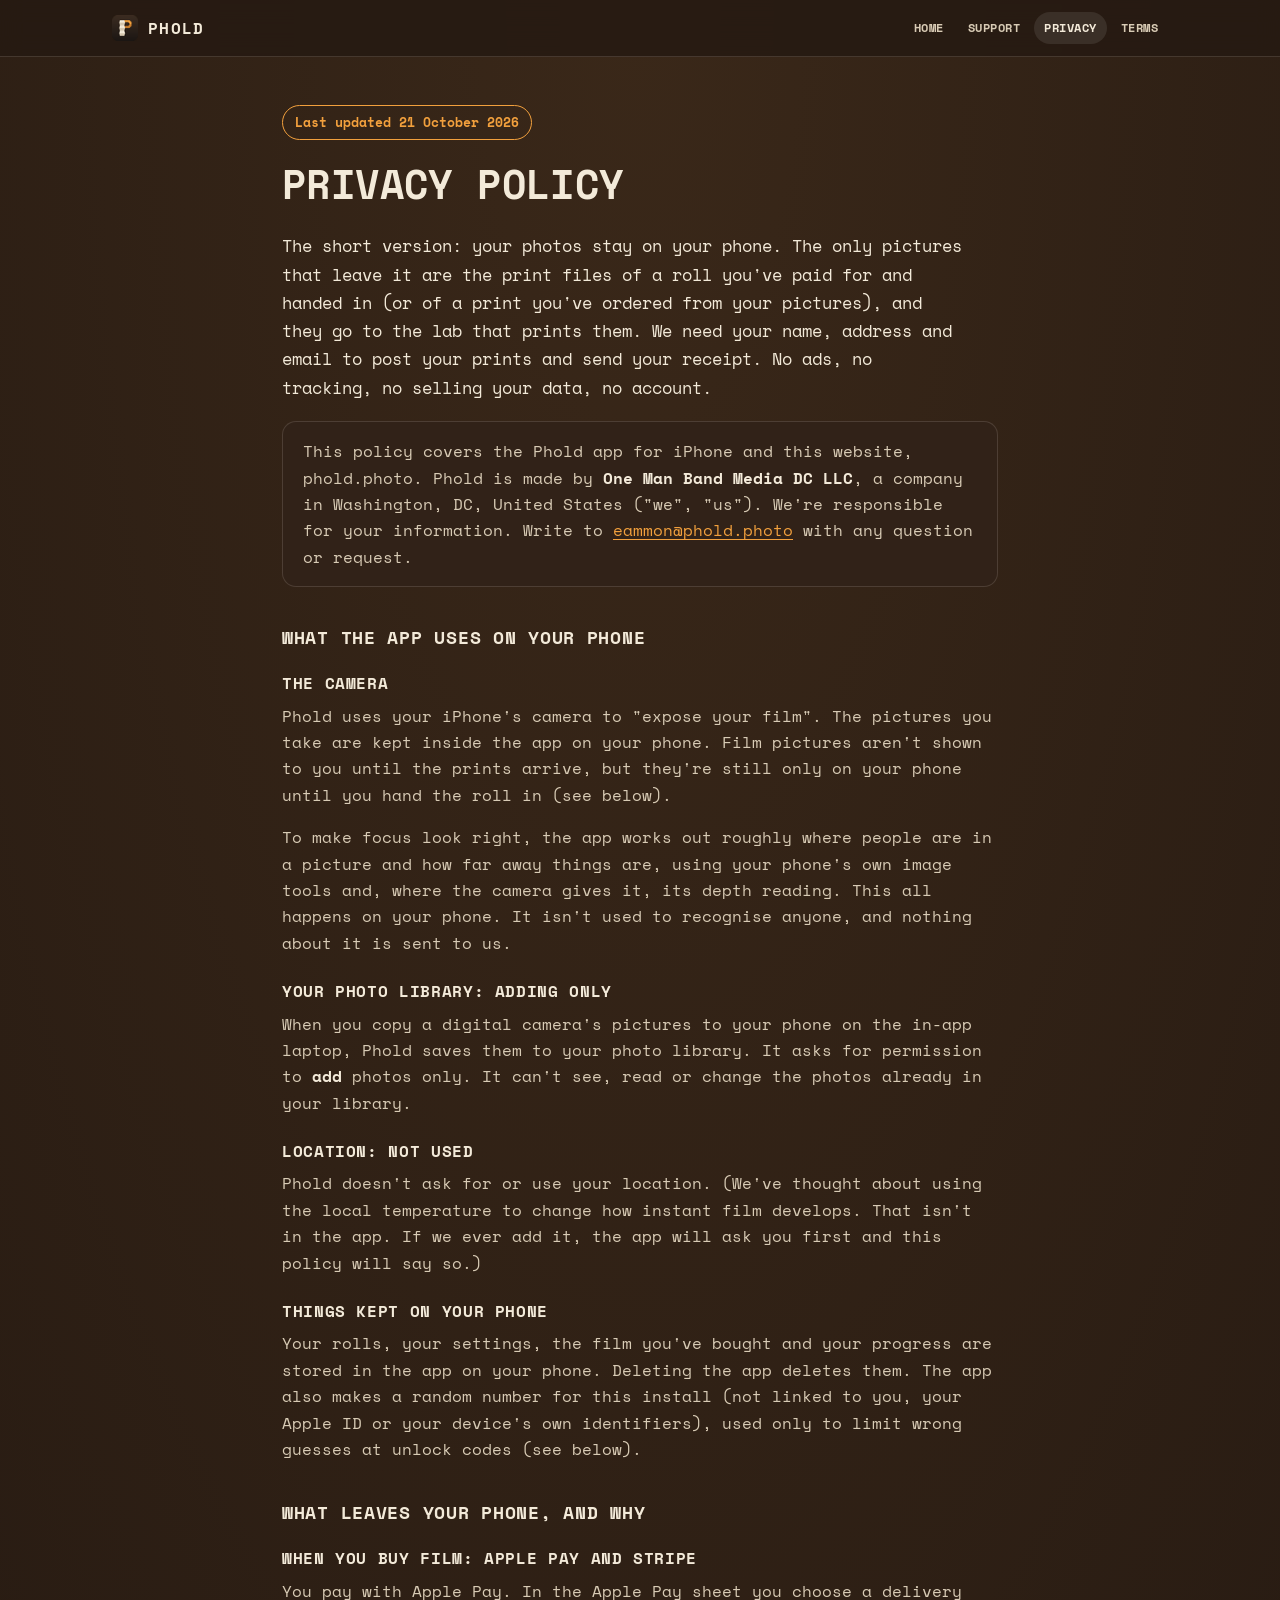
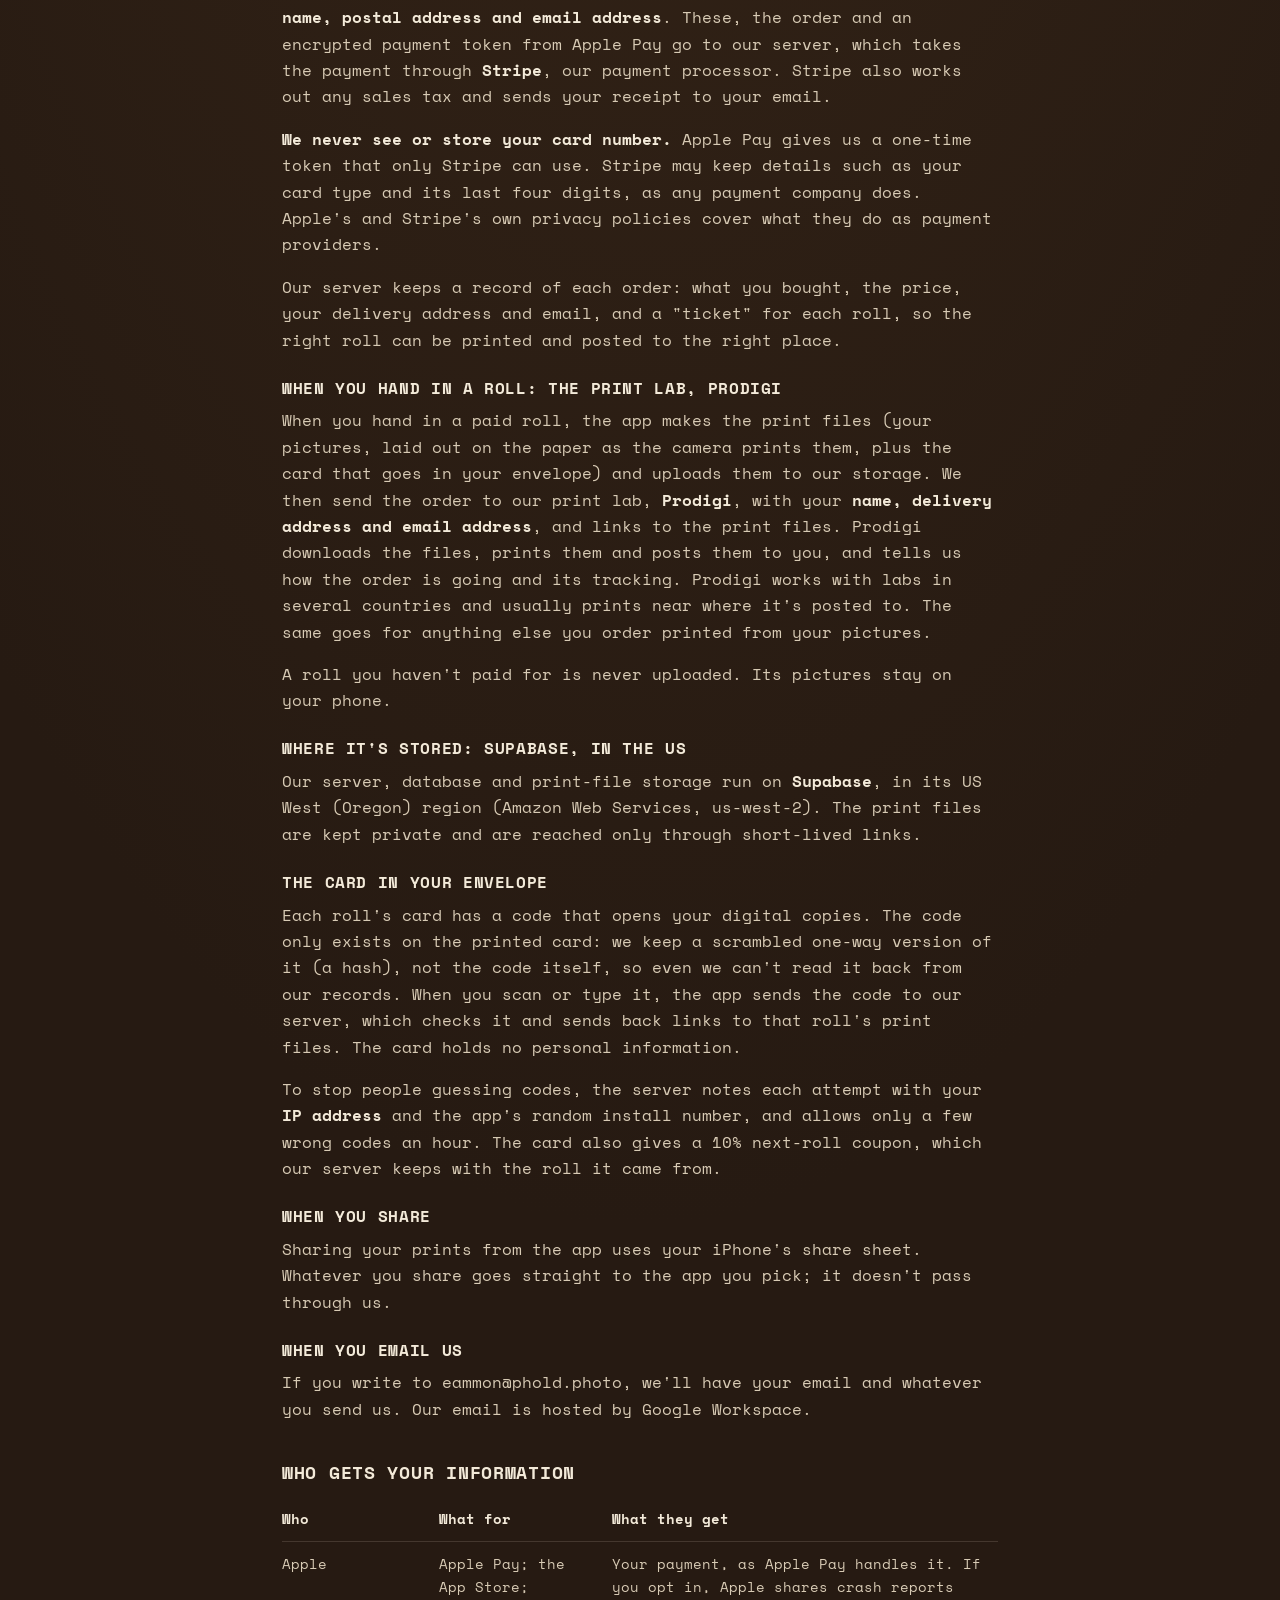
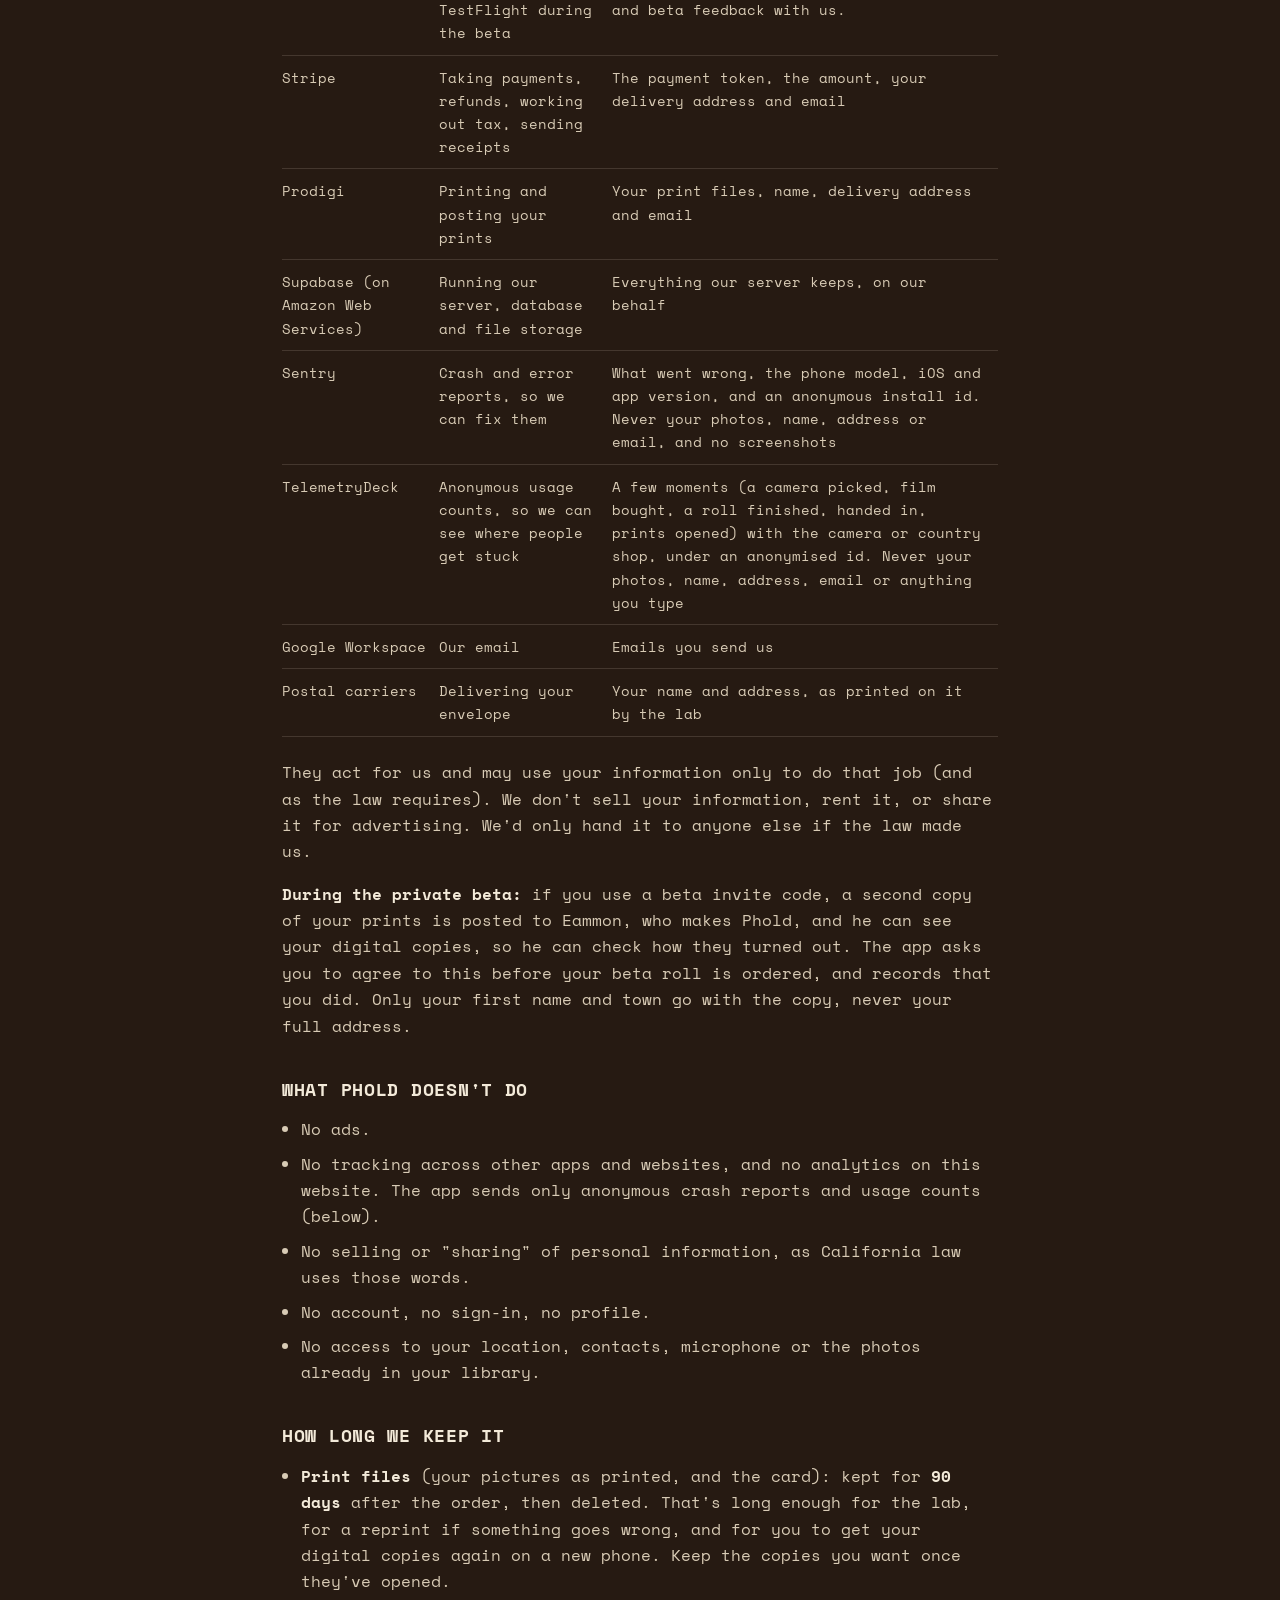
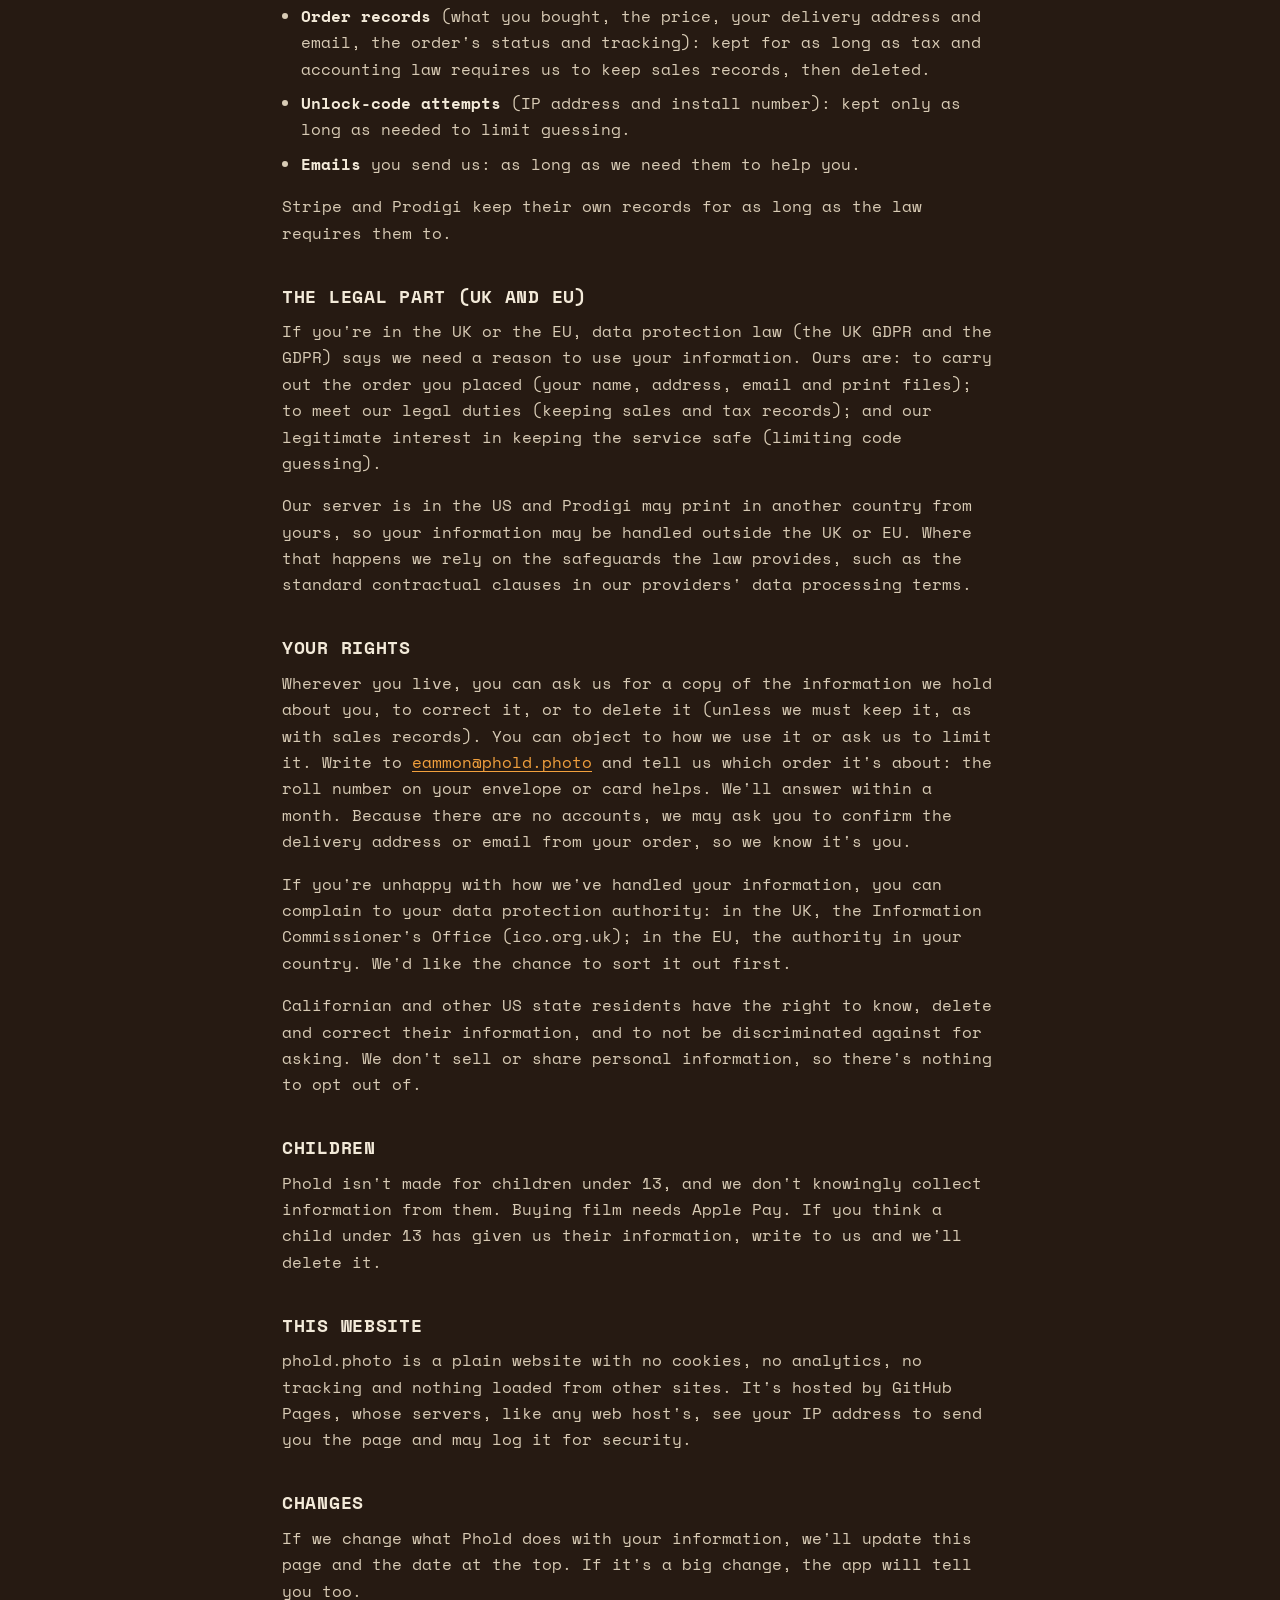
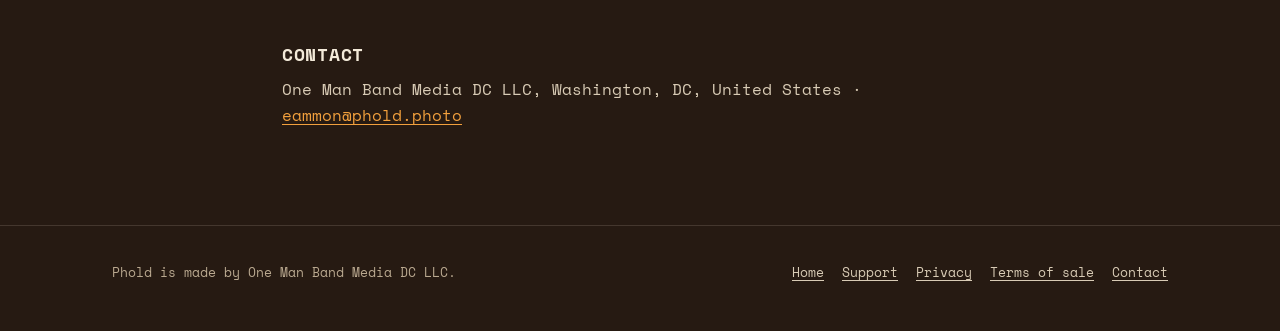
==== privacy.html @ 130a7c2e "phold.photo 2026-10-21" ====
<!doctype html>
<html lang="en-GB">
<head>
<meta charset="utf-8">
<meta name="viewport" content="width=device-width, initial-scale=1">
<title>Privacy · Phold</title>
<meta name="description" content="Phold's privacy policy, in plain English: what the app uses, what leaves your phone, who it goes to and why.">
<meta name="theme-color" content="#261a12">
<link rel="icon" href="favicon.ico" sizes="any">
<link rel="icon" type="image/png" sizes="32x32" href="favicon-32.png">
<link rel="apple-touch-icon" href="apple-touch-icon.png">
<link rel="stylesheet" href="style.css">
<link rel="canonical" href="https://phold.photo/privacy.html">
<meta property="og:title" content="Privacy · Phold">
<meta property="og:image" content="https://phold.photo/img/og.jpg">
</head>
<body>
<a class="skip" href="#main">Skip to content</a>
<header class="top">
  <div class="wrap">
    <a class="brand" href="./" aria-label="Phold, home"><img src="favicon-32.png" width="26" height="26" alt=""> PHOLD</a>
    <nav class="nav" aria-label="Main">
      <a href="./">Home</a>
      <a href="support.html">Support</a>
      <a href="privacy.html" aria-current="page">Privacy</a>
      <a href="terms.html">Terms</a>
    </nav>
  </div>
</header>

<main id="main" class="doc">
<div class="wrap">
  <p class="updated">Last updated 21 October 2026</p>
  <h1>Privacy policy</h1>
  <p class="lede">The short version: your photos stay on your phone. The only pictures that leave it are the print files of a roll you've paid for and handed in (or of a print you've ordered from your pictures), and they go to the lab that prints them. We need your name, address and email to post your prints and send your receipt. No ads, no tracking, no selling your data, no account.</p>

  <div class="box">
    <p>This policy covers the Phold app for iPhone and this website, phold.photo. Phold is made by <strong>One Man Band Media DC LLC</strong>, a company in Washington, DC, United States ("we", "us"). We're responsible for your information. Write to <a href="mailto:eammon@phold.photo">eammon@phold.photo</a> with any question or request.</p>
  </div>

  <h2>What the app uses on your phone</h2>
  <h3>The camera</h3>
  <p>Phold uses your iPhone's camera to "expose your film". The pictures you take are kept inside the app on your phone. Film pictures aren't shown to you until the prints arrive, but they're still only on your phone until you hand the roll in (see below).</p>
  <p>To make focus look right, the app works out roughly where people are in a picture and how far away things are, using your phone's own image tools and, where the camera gives it, its depth reading. This all happens on your phone. It isn't used to recognise anyone, and nothing about it is sent to us.</p>

  <h3>Your photo library: adding only</h3>
  <p>When you copy a digital camera's pictures to your phone on the in-app laptop, Phold saves them to your photo library. It asks for permission to <strong>add</strong> photos only. It can't see, read or change the photos already in your library.</p>

  <h3>Location: not used</h3>
  <p>Phold doesn't ask for or use your location. (We've thought about using the local temperature to change how instant film develops. That isn't in the app. If we ever add it, the app will ask you first and this policy will say so.)</p>

  <h3>Things kept on your phone</h3>
  <p>Your rolls, your settings, the film you've bought and your progress are stored in the app on your phone. Deleting the app deletes them. The app also makes a random number for this install (not linked to you, your Apple ID or your device's own identifiers), used only to limit wrong guesses at unlock codes (see below).</p>

  <h2>What leaves your phone, and why</h2>

  <h3>When you buy film: Apple Pay and Stripe</h3>
  <p>You pay with Apple Pay. In the Apple Pay sheet you choose a delivery <strong>name, postal address and email address</strong>. These, the order and an encrypted payment token from Apple Pay go to our server, which takes the payment through <strong>Stripe</strong>, our payment processor. Stripe also works out any sales tax and sends your receipt to your email.</p>
  <p><strong>We never see or store your card number.</strong> Apple Pay gives us a one-time token that only Stripe can use. Stripe may keep details such as your card type and its last four digits, as any payment company does. Apple's and Stripe's own privacy policies cover what they do as payment providers.</p>
  <p>Our server keeps a record of each order: what you bought, the price, your delivery address and email, and a "ticket" for each roll, so the right roll can be printed and posted to the right place.</p>

  <h3>When you hand in a roll: the print lab, Prodigi</h3>
  <p>When you hand in a paid roll, the app makes the print files (your pictures, laid out on the paper as the camera prints them, plus the card that goes in your envelope) and uploads them to our storage. We then send the order to our print lab, <strong>Prodigi</strong>, with your <strong>name, delivery address and email address</strong>, and links to the print files. Prodigi downloads the files, prints them and posts them to you, and tells us how the order is going and its tracking. Prodigi works with labs in several countries and usually prints near where it's posted to. The same goes for anything else you order printed from your pictures.</p>
  <p>A roll you haven't paid for is never uploaded. Its pictures stay on your phone.</p>

  <h3>Where it's stored: Supabase, in the US</h3>
  <p>Our server, database and print-file storage run on <strong>Supabase</strong>, in its US West (Oregon) region (Amazon Web Services, us-west-2). The print files are kept private and are reached only through short-lived links.</p>

  <h3>The card in your envelope</h3>
  <p>Each roll's card has a code that opens your digital copies. The code only exists on the printed card: we keep a scrambled one-way version of it (a hash), not the code itself, so even we can't read it back from our records. When you scan or type it, the app sends the code to our server, which checks it and sends back links to that roll's print files. The card holds no personal information.</p>
  <p>To stop people guessing codes, the server notes each attempt with your <strong>IP address</strong> and the app's random install number, and allows only a few wrong codes an hour. The card also gives a 10% next-roll coupon, which our server keeps with the roll it came from.</p>

  <h3>When you share</h3>
  <p>Sharing your prints from the app uses your iPhone's share sheet. Whatever you share goes straight to the app you pick; it doesn't pass through us.</p>

  <h3>When you email us</h3>
  <p>If you write to eammon@phold.photo, we'll have your email and whatever you send us. Our email is hosted by Google Workspace.</p>

  <h2>Who gets your information</h2>
  <table>
    <thead><tr><th scope="col">Who</th><th scope="col">What for</th><th scope="col">What they get</th></tr></thead>
    <tbody>
      <tr><td>Apple</td><td>Apple Pay; the App Store; TestFlight during the beta</td><td>Your payment, as Apple Pay handles it. If you opt in, Apple shares crash reports and beta feedback with us.</td></tr>
      <tr><td>Stripe</td><td>Taking payments, refunds, working out tax, sending receipts</td><td>The payment token, the amount, your delivery address and email</td></tr>
      <tr><td>Prodigi</td><td>Printing and posting your prints</td><td>Your print files, name, delivery address and email</td></tr>
      <tr><td>Supabase (on Amazon Web Services)</td><td>Running our server, database and file storage</td><td>Everything our server keeps, on our behalf</td></tr>
      <tr><td>Sentry</td><td>Crash and error reports, so we can fix them</td><td>What went wrong, the phone model, iOS and app version, and an anonymous install id. Never your photos, name, address or email, and no screenshots</td></tr>
      <tr><td>TelemetryDeck</td><td>Anonymous usage counts, so we can see where people get stuck</td><td>A few moments (a camera picked, film bought, a roll finished, handed in, prints opened) with the camera or country shop, under an anonymised id. Never your photos, name, address, email or anything you type</td></tr>
      <tr><td>Google Workspace</td><td>Our email</td><td>Emails you send us</td></tr>
      <tr><td>Postal carriers</td><td>Delivering your envelope</td><td>Your name and address, as printed on it by the lab</td></tr>
    </tbody>
  </table>
  <p>They act for us and may use your information only to do that job (and as the law requires). We don't sell your information, rent it, or share it for advertising. We'd only hand it to anyone else if the law made us.</p>
  <p><strong>During the private beta:</strong> if you use a beta invite code, a second copy of your prints is posted to Eammon, who makes Phold, and he can see your digital copies, so he can check how they turned out. The app asks you to agree to this before your beta roll is ordered, and records that you did. Only your first name and town go with the copy, never your full address.</p>

  <h2>What Phold doesn't do</h2>
  <ul>
    <li>No ads.</li>
    <li>No tracking across other apps and websites, and no analytics on this website. The app sends only anonymous crash reports and usage counts (below).</li>
    <li>No selling or "sharing" of personal information, as California law uses those words.</li>
    <li>No account, no sign-in, no profile.</li>
    <li>No access to your location, contacts, microphone or the photos already in your library.</li>
  </ul>

  <h2>How long we keep it</h2>
  <ul>
    <li><strong>Print files</strong> (your pictures as printed, and the card): kept for <strong>90 days</strong> after the order, then deleted. That's long enough for the lab, for a reprint if something goes wrong, and for you to get your digital copies again on a new phone. Keep the copies you want once they've opened.</li>
    <li><strong>Order records</strong> (what you bought, the price, your delivery address and email, the order's status and tracking): kept for as long as tax and accounting law requires us to keep sales records, then deleted.</li>
    <li><strong>Unlock-code attempts</strong> (IP address and install number): kept only as long as needed to limit guessing.</li>
    <li><strong>Emails</strong> you send us: as long as we need them to help you.</li>
  </ul>
  <p>Stripe and Prodigi keep their own records for as long as the law requires them to.</p>

  <h2>The legal part (UK and EU)</h2>
  <p>If you're in the UK or the EU, data protection law (the UK GDPR and the GDPR) says we need a reason to use your information. Ours are: to carry out the order you placed (your name, address, email and print files); to meet our legal duties (keeping sales and tax records); and our legitimate interest in keeping the service safe (limiting code guessing).</p>
  <p>Our server is in the US and Prodigi may print in another country from yours, so your information may be handled outside the UK or EU. Where that happens we rely on the safeguards the law provides, such as the standard contractual clauses in our providers' data processing terms.</p>

  <h2>Your rights</h2>
  <p>Wherever you live, you can ask us for a copy of the information we hold about you, to correct it, or to delete it (unless we must keep it, as with sales records). You can object to how we use it or ask us to limit it. Write to <a href="mailto:eammon@phold.photo">eammon@phold.photo</a> and tell us which order it's about: the roll number on your envelope or card helps. We'll answer within a month. Because there are no accounts, we may ask you to confirm the delivery address or email from your order, so we know it's you.</p>
  <p>If you're unhappy with how we've handled your information, you can complain to your data protection authority: in the UK, the Information Commissioner's Office (ico.org.uk); in the EU, the authority in your country. We'd like the chance to sort it out first.</p>
  <p>Californian and other US state residents have the right to know, delete and correct their information, and to not be discriminated against for asking. We don't sell or share personal information, so there's nothing to opt out of.</p>

  <h2>Children</h2>
  <p>Phold isn't made for children under 13, and we don't knowingly collect information from them. Buying film needs Apple Pay. If you think a child under 13 has given us their information, write to us and we'll delete it.</p>

  <h2>This website</h2>
  <p>phold.photo is a plain website with no cookies, no analytics, no tracking and nothing loaded from other sites. It's hosted by GitHub Pages, whose servers, like any web host's, see your IP address to send you the page and may log it for security.</p>

  <h2>Changes</h2>
  <p>If we change what Phold does with your information, we'll update this page and the date at the top. If it's a big change, the app will tell you too.</p>

  <h2>Contact</h2>
  <p>One Man Band Media DC LLC, Washington, DC, United States · <a href="mailto:eammon@phold.photo">eammon@phold.photo</a></p>
</div>
</main>

<footer class="foot">
  <div class="wrap">
    <div><p>Phold is made by One Man Band Media DC LLC.</p></div>
    <nav aria-label="Footer">
      <a href="./">Home</a>
      <a href="support.html">Support</a>
      <a href="privacy.html">Privacy</a>
      <a href="terms.html">Terms of sale</a>
      <a href="mailto:eammon@phold.photo">Contact</a>
    </nav>
  </div>
</footer>
</body>
</html>
---- style.css ----
/* Phold — phold.photo. "Retro mono": Space Mono on a warm dark brown ground, cream type, film-edge orange. */

@font-face {
  font-family: "Space Mono";
  src: url("fonts/SpaceMono-Regular.ttf") format("truetype");
  font-weight: 400;
  font-style: normal;
  font-display: swap;
}
@font-face {
  font-family: "Space Mono";
  src: url("fonts/SpaceMono-Bold.ttf") format("truetype");
  font-weight: 700;
  font-style: normal;
  font-display: swap;
}

:root {
  --ground: #261a12;
  --ground-2: #312218;
  --ground-3: #3d2b1e;
  --cream: #f3ead9;
  --cream-dim: #d8cbb5;     /* 10.9:1 on --ground */
  --muted: #b9a88f;         /* 7.4:1 on --ground */
  --film: #f2a03d;          /* film-edge orange, 8.3:1 on --ground */
  --film-deep: #c9761f;
  --line: rgba(243, 234, 217, 0.14);
  --glass: rgba(255, 255, 255, 0.09);
  --glass-edge: rgba(255, 255, 255, 0.22);
  --radius: 14px;
  --wrap: 1120px;
  --gutter: 16px;
  color-scheme: dark;
}

*, *::before, *::after { box-sizing: border-box; }

html { -webkit-text-size-adjust: 100%; text-size-adjust: 100%; scroll-behavior: smooth; }
@media (prefers-reduced-motion: reduce) { html { scroll-behavior: auto; } }

body {
  margin: 0;
  background: var(--ground);
  background-image: radial-gradient(ellipse 120% 60% at 50% 0%, #3a2819 0%, var(--ground) 70%);
  background-repeat: no-repeat;
  color: var(--cream);
  font-family: "Space Mono", ui-monospace, Menlo, Consolas, monospace;
  font-size: 15px;
  line-height: 1.65;
  overflow-x: hidden;
}
@media (min-width: 720px) { body { font-size: 16px; } }

img { max-width: 100%; height: auto; display: block; }
a { color: var(--film); text-underline-offset: 3px; }
a:hover { color: #ffbe6b; }
:focus-visible { outline: 2px solid var(--film); outline-offset: 3px; border-radius: 4px; }
strong { color: var(--cream); font-weight: 700; }

.wrap { width: 100%; max-width: var(--wrap); margin: 0 auto; padding: 0 var(--gutter); }
@media (min-width: 720px) { :root { --gutter: 32px; } }

.skip {
  position: absolute; left: -999px; top: 8px; z-index: 10;
  background: var(--film); color: #1b120b; padding: 8px 14px; border-radius: 999px; font-weight: 700;
}
.skip:focus { left: 8px; }

/* Labels: bold capitals with a little tracking, as in the app. */
.label, h1, h2, h3, .pill, .nav a, .edge {
  font-weight: 700; text-transform: uppercase; letter-spacing: 0.04em;
}
.edge { color: var(--film); font-size: 12px; letter-spacing: 0.12em; }

h1, h2, h3 { line-height: 1.2; margin: 0 0 0.6em; }
h1 { font-size: clamp(30px, 7.2vw, 60px); letter-spacing: 0.01em; }
h2 { font-size: clamp(21px, 4.4vw, 32px); }
h3 { font-size: 16px; }
p { margin: 0 0 1em; color: var(--cream-dim); }
.lede { font-size: 1.07em; color: var(--cream); max-width: 40em; }

/* Header */
.top {
  position: sticky; top: 0; z-index: 5;
  background: rgba(38, 26, 18, 0.86);
  -webkit-backdrop-filter: blur(12px); backdrop-filter: blur(12px);
  border-bottom: 1px solid var(--line);
}
.top .wrap { display: flex; align-items: center; justify-content: space-between; gap: 12px; min-height: 56px; }
.brand { display: flex; align-items: center; gap: 10px; color: var(--cream); text-decoration: none; font-weight: 700; letter-spacing: 0.08em; }
.brand svg { width: 26px; height: 26px; flex: none; }
.nav { display: flex; gap: 4px; flex-wrap: wrap; justify-content: flex-end; }
.nav a { color: var(--cream-dim); text-decoration: none; font-size: 12px; padding: 6px 10px; border-radius: 999px; }
.nav a:hover, .nav a[aria-current="page"] { color: var(--cream); background: var(--glass); }
@media (max-width: 520px) { .nav .wide { display: none; } }

/* Glass pills */
.pill {
  display: inline-flex; align-items: center; gap: 10px;
  padding: 12px 20px; border-radius: 999px; font-size: 13px; text-decoration: none;
  color: var(--cream); background: var(--glass);
  border: 1px solid var(--glass-edge);
  box-shadow: inset 0 1px 0 rgba(255,255,255,0.18), 0 6px 20px rgba(0,0,0,0.25);
  -webkit-backdrop-filter: blur(10px); backdrop-filter: blur(10px);
}
.pill:hover { color: var(--cream); background: rgba(255,255,255,0.14); }
.pill.lit { background: rgba(242, 160, 61, 0.92); color: #1f140c; border-color: rgba(255, 210, 150, 0.7); }
.pill.lit:hover { background: #ffb257; color: #1f140c; }
.pills { display: flex; flex-wrap: wrap; gap: 10px; margin-top: 18px; }

/* Sections */
section { padding: 64px 0; border-top: 1px solid var(--line); }
@media (min-width: 720px) { section { padding: 96px 0; } }
.section-head { max-width: 44em; margin-bottom: 32px; }

/* Hero */
.hero { border-top: 0; padding: 40px 0 56px; overflow: hidden; }
.hero-grid { display: grid; gap: 36px; align-items: center; }
@media (min-width: 900px) { .hero-grid { grid-template-columns: 1fr 1.1fr; gap: 48px; } .hero { padding: 72px 0 96px; } }
.hero h1 { margin-bottom: 0.4em; }
.hero h1 em { font-style: normal; color: var(--film); }
.status { display: inline-block; margin-bottom: 18px; padding: 5px 12px; border: 1px dashed rgba(242,160,61,0.6); border-radius: 999px; }

/* The wall of prints */
.wall { position: relative; display: grid; grid-template-columns: repeat(3, 1fr); gap: 12px; padding: 8px; }
@media (min-width: 600px) { .wall { gap: 18px; } }
.wall figure { margin: 0; }
.print {
  background: #f5efe3; padding: 0; box-shadow: 0 10px 24px rgba(0,0,0,0.45), 0 2px 4px rgba(0,0,0,0.3);
  transform: rotate(var(--tilt, 0deg)); transition: transform .3s ease;
}
.print img { width: 100%; }
.wall .print:hover { transform: rotate(0deg) scale(1.03); }
@media (prefers-reduced-motion: reduce) { .print, .wall .print:hover { transition: none; transform: rotate(var(--tilt, 0deg)); } }
.wall figure:nth-child(1) { --tilt: -3deg; }
.wall figure:nth-child(2) { --tilt: 2deg; margin-top: 18px; }
.wall figure:nth-child(3) { --tilt: -1.5deg; }
.wall figure:nth-child(4) { --tilt: 2.5deg; }
.wall figure:nth-child(5) { --tilt: -2deg; margin-top: -10px; }
.wall figure:nth-child(6) { --tilt: 1.5deg; }
.wall figure:nth-child(7) { --tilt: -1deg; }
.wall figure:nth-child(8) { --tilt: 3deg; margin-top: 10px; }
.wall figure:nth-child(9) { --tilt: -2.5deg; }

/* How it works: numbered steps, numbers in film-edge orange */
.steps { list-style: none; margin: 0; padding: 0; display: grid; gap: 14px; counter-reset: step; }
@media (min-width: 720px) { .steps { grid-template-columns: repeat(2, 1fr); } }
@media (min-width: 1000px) { .steps { grid-template-columns: repeat(4, 1fr); } }
.steps li { background: var(--ground-2); border: 1px solid var(--line); border-radius: var(--radius); padding: 20px; }
.steps li::before { counter-increment: step; content: counter(step, decimal-leading-zero) " / 04"; display: block; color: var(--film); font-weight: 700; font-size: 12px; letter-spacing: 0.12em; margin-bottom: 10px; }
.steps p { margin: 0; font-size: 0.93em; }

.after { display: grid; gap: 28px; margin-top: 48px; align-items: center; }
@media (min-width: 860px) { .after { grid-template-columns: 1fr 1fr; gap: 48px; } }
.post { list-style: none; padding: 0; margin: 0; display: grid; gap: 14px; }
.post li { display: grid; grid-template-columns: 40px 1fr; gap: 12px; align-items: start; }
.post li span[aria-hidden] { color: var(--film); font-weight: 700; font-size: 20px; line-height: 1.3; }
.post p { margin: 0; }

/* Phone screenshots */
.shots { display: grid; grid-template-columns: repeat(2, 1fr); gap: 14px; }
@media (min-width: 860px) { .shots.four { grid-template-columns: repeat(4, 1fr); } }
.shot { margin: 0; }
.shot img { border-radius: 22px; border: 1px solid var(--glass-edge); box-shadow: 0 14px 30px rgba(0,0,0,0.4); background: #120c08; }
.shot figcaption, .cam figcaption { font-size: 12px; color: var(--muted); margin-top: 8px; }

/* Cameras */
.cams { display: grid; gap: 18px; }
@media (min-width: 720px) { .cams { grid-template-columns: repeat(2, 1fr); } }
.cam { background: var(--ground-2); border: 1px solid var(--line); border-radius: var(--radius); padding: 20px; display: flex; flex-direction: column; }
.cam header { display: flex; flex-wrap: wrap; justify-content: space-between; gap: 4px 12px; align-items: baseline; margin-bottom: 4px; }
.cam h3 { margin: 0; }
.cam .meta { color: var(--film); font-size: 12px; font-weight: 700; letter-spacing: 0.08em; text-transform: uppercase; }
.cam p { font-size: 0.93em; margin: 6px 0 16px; }
.cam .prints { display: grid; grid-template-columns: repeat(3, 1fr); gap: 10px; align-items: center; margin-top: auto; }
.cam .prints.two { grid-template-columns: repeat(2, 1fr); }
.cam .prints a { display: block; }
.cam .print { --tilt: 0deg; box-shadow: 0 6px 14px rgba(0,0,0,0.4); }
.digital-note { margin-top: 28px; padding: 16px 20px; border-left: 3px solid var(--film); background: var(--ground-2); border-radius: 0 var(--radius) var(--radius) 0; }
.digital-note p { margin: 0; }

/* Split feature rows */
.split { display: grid; gap: 32px; align-items: center; }
@media (min-width: 860px) { .split { grid-template-columns: 1fr 1fr; gap: 56px; } .split.flip > :first-child { order: 2; } }

.facedown { display: grid; grid-template-columns: repeat(3, 1fr); gap: 14px; max-width: 460px; }
.facedown div { aspect-ratio: 2 / 3; background: linear-gradient(160deg, #efe6d4, #d9ccb4); border-radius: 3px; box-shadow: 0 10px 22px rgba(0,0,0,.45); display: grid; place-items: center; color: #8a7558; font-weight: 700; font-size: 34px; }
.facedown div:nth-child(1) { transform: rotate(-4deg); }
.facedown div:nth-child(2) { transform: rotate(2deg) translateY(10px); }
.facedown div:nth-child(3) { transform: rotate(-1deg); }
.quirks { display: grid; grid-template-columns: repeat(3, 1fr); gap: 12px; margin-top: 24px; }
.quirks figure { margin: 0; }
.quirks figcaption { font-size: 12px; color: var(--muted); margin-top: 8px; }

.fold-list { list-style: none; padding: 0; margin: 0 0 1em; display: grid; gap: 12px; }
.fold-list li { padding-left: 22px; position: relative; color: var(--cream-dim); }
.fold-list li::before { content: ""; position: absolute; left: 0; top: 0.65em; width: 10px; height: 2px; background: var(--film); }

/* Prices: a lab ticket */
.tickets { display: grid; gap: 16px; }
@media (min-width: 720px) { .tickets { grid-template-columns: repeat(3, 1fr); } }
.ticket { background: #f3ead9; color: #2b1f16; border-radius: 6px; padding: 0; overflow: hidden; box-shadow: 0 12px 26px rgba(0,0,0,0.4); }
.ticket .band { background: #241811; color: var(--cream); padding: 8px 16px; font-size: 11px; font-weight: 700; letter-spacing: 0.12em; text-transform: uppercase; border-bottom: 3px solid var(--film); }
.ticket .body { padding: 18px 16px 16px; }
.ticket h3 { color: #2b1f16; margin-bottom: 4px; }
.ticket .price { font-size: 30px; font-weight: 700; margin: 4px 0 2px; color: #1f140c; }
.ticket p { color: #4b3a2b; font-size: 0.9em; margin: 0; }
.ticket .stub { border-top: 2px dashed #c9b99d; padding: 10px 16px; font-size: 12px; color: #5c4834; }
.small { font-size: 0.86em; color: var(--muted); }

/* FAQ */
.faq { display: grid; gap: 10px; max-width: 52em; }
.faq details { background: var(--ground-2); border: 1px solid var(--line); border-radius: var(--radius); padding: 0 18px; }
.faq summary { cursor: pointer; padding: 16px 28px 16px 0; font-weight: 700; list-style: none; position: relative; color: var(--cream); }
.faq summary::-webkit-details-marker { display: none; }
.faq summary::after { content: "+"; position: absolute; right: 0; top: 14px; color: var(--film); font-size: 20px; }
.faq details[open] summary::after { content: "\2013"; }
.faq details > div { padding-bottom: 14px; }

/* Coming soon */
.soon { text-align: center; }
.soon .pills { justify-content: center; }
.soon p { margin-left: auto; margin-right: auto; max-width: 36em; }

/* Text pages (privacy, terms, support) */
.doc { padding: 48px 0 80px; }
.doc .wrap { max-width: 780px; }
.doc h1 { font-size: clamp(26px, 6vw, 40px); }
.doc h2 { font-size: 18px; margin-top: 2.2em; color: var(--cream); }
.doc h3 { margin-top: 1.6em; }
.doc ul { padding-left: 1.2em; color: var(--cream-dim); }
.doc li { margin-bottom: 0.5em; }
.updated { display: inline-block; padding: 6px 12px; border: 1px solid var(--film); color: var(--film); border-radius: 999px; font-weight: 700; font-size: 13px; margin-bottom: 20px; }
.box { background: var(--ground-2); border: 1px solid var(--line); border-radius: var(--radius); padding: 16px 20px; margin: 1.2em 0; }
.box p:last-child { margin: 0; }
table { width: 100%; border-collapse: collapse; margin: 1em 0 1.6em; font-size: 0.88em; display: block; overflow-x: auto; }
th, td { text-align: left; padding: 10px 12px 10px 0; border-bottom: 1px solid var(--line); vertical-align: top; color: var(--cream-dim); }
th { color: var(--cream); font-weight: 700; }

/* Footer */
.foot { border-top: 1px solid var(--line); padding: 36px 0 48px; font-size: 13px; color: var(--muted); }
.foot .wrap { display: grid; gap: 16px; }
@media (min-width: 720px) { .foot .wrap { grid-template-columns: 1fr auto; align-items: end; } }
.foot nav { display: flex; flex-wrap: wrap; gap: 6px 18px; }
.foot nav a { color: var(--cream-dim); }
.foot p { margin: 0; color: var(--muted); }

/* Refinements */
.ticket { display: flex; flex-direction: column; }
.ticket .stub { margin-top: auto; }
.cam .prints.two { max-width: 78%; }
@media (max-width: 859px) { .facedown { display: none; } }
.pill.mail { text-transform: none; letter-spacing: 0.02em; }
@media (min-width: 480px) and (max-width: 719px) { .steps { grid-template-columns: repeat(2, 1fr); } }
@media (max-width: 479px) { .steps li { padding: 16px; } }

/* Phone shots in a drawn iPhone frame: the JPEG is the phone body, its corners rounded here */
.phone { margin: 0; }
.phone img { display: block; width: 100%; height: auto; border-radius: 8.5% / 5.9%; box-shadow: 0 24px 50px rgba(0,0,0,0.55), 0 4px 10px rgba(0,0,0,0.35); }
.phone figcaption { font-size: 12px; color: var(--muted); margin-top: 10px; text-align: center; }
/* The hero: a pile of prints on a walnut desk. The track is tall; the stage sticks while it scrolls past, and each
   scroll step slides the top print off the pile (CSS scroll-driven animation where supported, else the inline script). */
.hero { background: linear-gradient(90deg, rgba(20,13,8,0.92) 0%, rgba(20,13,8,0.6) 38%, rgba(20,13,8,0.1) 70%),
  radial-gradient(ellipse 55% 60% at 70% 45%, rgba(255,214,160,0.16), transparent 70%), #2a1b11 url(img/desk.jpg) center / cover; padding-bottom: 0; overflow: clip; }
@media (min-width: 900px) { .hero { padding: 0; } .hero-grid { grid-template-columns: 1fr 1.3fr; align-items: start; } }
.hero-text { padding-top: 8px; }
@media (min-width: 900px) { .hero-text { position: sticky; top: 56px; min-height: calc(100vh - 56px); display: flex; flex-direction: column; justify-content: center; } }
.pile-track { position: relative; height: calc(100vh + var(--k) * 32vh); view-timeline: --pile block; }
.pile-stage { position: sticky; top: 56px; height: calc(100vh - 56px); display: grid; grid-template-rows: auto 1fr; justify-items: center; align-items: center; gap: 8px; padding: 12px 0 20px; }
@media (min-width: 900px) { .pile-stage { grid-template-columns: 30% 1fr; grid-template-rows: none; gap: 24px; } }
.hero-phone { width: min(30vw, 130px); position: relative; z-index: 2; margin: 0; }
@media (min-width: 900px) { .hero-phone { width: 100%; max-width: 230px; transform: rotate(-3deg); } }
.pile-wrap { width: 100%; display: grid; justify-items: center; gap: 10px; align-self: center; }
.pile { position: relative; width: min(100%, 520px, 52vh); aspect-ratio: 1; }
.pp { position: absolute; left: 50%; top: 50%; margin: 0; width: var(--pw); z-index: var(--z);
  transform: translate(-50%, -50%) translate(var(--dx), var(--dy)) rotate(var(--r)); transition: scale .18s ease; }
.pp a { display: block; outline: none; }
.pp img { color: transparent; font-size: 0; background: #efe7d8; } /* a print not loaded yet: just its paper */
.pp .print, .wall .pp .print:hover { --tilt: 0deg; transform: none; display: block; width: 100%; height: auto;
  box-shadow: 0 1px 1px rgba(0,0,0,.35), 0 10px 22px rgba(0,0,0,.45); }
.pp a:focus-visible .print { box-shadow: 0 0 0 3px var(--film), 0 14px 30px rgba(0,0,0,.55); }
@media (hover: hover) { .pp.top:hover, .pp:has(a:focus-visible) { scale: 1.07; } .pp.top:hover .print { box-shadow: 0 2px 2px rgba(0,0,0,.3), 0 24px 46px rgba(0,0,0,.55); } }
.pile-cap { margin: 0; font-size: 12px; font-weight: 700; letter-spacing: .1em; text-transform: uppercase; color: var(--film); text-align: center; min-height: 1.5em; text-shadow: 0 1px 2px rgba(0,0,0,.6); }
.pile-hint { margin: 0; font-size: 11px; color: var(--muted); }
@keyframes slide-off {
  0% { translate: 0 0; rotate: 0deg; opacity: 1; }
  25% { translate: 6% -5%; rotate: 3deg; opacity: 1; }
  70% { opacity: 1; }
  100% { translate: 130% 24%; rotate: 18deg; opacity: 0; }
}
/* Desktop: the first --k prints (6) roll off with the scroll; after that the page carries on. */
@supports (animation-timeline: --a) {
  @media (min-width: 821px) and (hover: hover), (min-width: 821px) and (pointer: fine) {
    .pp.rolls { animation: slide-off linear both; animation-timeline: --pile;
      animation-range: contain calc(var(--i) * 100% / var(--k)) contain calc((var(--i) + 1) * 100% / var(--k)); }
  }
}
.pile-nav { display: flex; align-items: center; gap: 14px; }
.pile-nav[hidden] { display: none; }
.pile-nav button { font: inherit; font-size: 22px; line-height: 1; width: 40px; height: 40px; border-radius: 50%; cursor: pointer;
  color: var(--cream); background: var(--glass); border: 1px solid var(--glass-edge); }
.pile-nav button:hover { background: rgba(255,255,255,0.14); }
.pile-scroll a { color: var(--film); }
@media (min-width: 821px) and (hover: hover) and (prefers-reduced-motion: no-preference), (min-width: 821px) and (pointer: fine) and (prefers-reduced-motion: no-preference) { .pile-nav { display: none !important; } }
/* Phones, touch screens and reduced motion: no scroll-through. The pile sits at its own height and the prints
   flip with a swipe, a tap on the top print or the ‹ › buttons, so the page scrolls straight past. */
@media (max-width: 820px), (hover: none) and (pointer: coarse), (prefers-reduced-motion: reduce) {
  .pile-track { height: auto; } .pile-stage, .hero-text { position: static; height: auto; min-height: 0; }
  .pile-stage { padding: 8px 0 40px; }
  .pile { touch-action: pan-y; user-select: none; -webkit-user-select: none; }
  .pp { animation: none !important; transition: translate .45s ease, rotate .45s ease, opacity .45s ease, scale .18s ease; }
  .pp.gone { translate: 130% 24%; rotate: 18deg; opacity: 0; pointer-events: none; }
  .pile-scroll { display: none; }
}
@media (prefers-reduced-motion: reduce) { .pp { transition: none; } }
.cams-head { display: grid; gap: 24px; align-items: center; margin-bottom: 32px; }
.cams-head .section-head { margin-bottom: 0; }
.cam-phone { width: min(56%, 240px); justify-self: center; }
@media (min-width: 860px) { .cams-head { grid-template-columns: 1fr 240px; gap: 56px; } }
.duo-shot img { border: 0; box-shadow: none; background: none; border-radius: 0; }
.shots:has(.duo-shot) { grid-template-columns: 1.5fr 1fr; align-items: center; }
.duo-shot figcaption { text-align: center; }

/* Room backdrops: each section sits in one of the app's rooms, softly blurred behind a dark warm wash so text stays
   readable; the camera shop (How it works) stays sharp under a deeper wash. A gentle drift on wide screens. */
main > section:not(.hero), .foot { position: relative; isolation: isolate; overflow: clip; }
.backdrop { position: absolute; inset: 0; z-index: -1; pointer-events: none; overflow: hidden; }
.backdrop img { position: absolute; left: 0; top: -8%; width: 100%; height: 116%; object-fit: cover; }
.backdrop::after { content: ""; position: absolute; inset: 0;
  background: linear-gradient(180deg, rgba(38,26,18,0.9) 0%, rgba(38,26,18,0.7) 30%, rgba(38,26,18,0.74) 70%, rgba(38,26,18,0.94) 100%); }
.backdrop.sharp::after { background: linear-gradient(180deg, rgba(30,20,13,0.92) 0%, rgba(30,20,13,0.66) 35%, rgba(30,20,13,0.72) 70%, rgba(30,20,13,0.95) 100%); }
.foot .backdrop::after { background: linear-gradient(180deg, rgba(38,26,18,0.96), rgba(38,26,18,0.8)); }
@supports (animation-timeline: view()) {
  @media (min-width: 821px) and (prefers-reduced-motion: no-preference) {
    .backdrop img { animation: drift linear both; animation-timeline: view(); }
    @keyframes drift { from { translate: 0 -5%; } to { translate: 0 5%; } }
  }
}
.steps li, .cam, .faq details { background-color: rgba(49, 34, 24, 0.82); }

/* Phone shots, slightly off angle like a product shot, with a soft shadow and a little glare */
.device { display: block; position: relative; transform: perspective(1400px) rotateY(var(--ry)) rotateX(var(--rx)); transform-origin: 50% 50%; }
.device.tilt-l { --ry: 12deg; --rx: 4deg; }
.device.tilt-r { --ry: -12deg; --rx: 4deg; }
.device img { display: block; }
.phone .device img, .shot .device img { box-shadow: -18px 28px 40px rgba(0,0,0,0.5), -4px 8px 12px rgba(0,0,0,0.35); }
.device.tilt-r img { box-shadow: 18px 28px 40px rgba(0,0,0,0.5), 4px 8px 12px rgba(0,0,0,0.35) !important; }
.device::after { content: ""; position: absolute; inset: 0; pointer-events: none; border-radius: inherit;
  background: linear-gradient(118deg, rgba(255,255,255,0.16) 0%, rgba(255,255,255,0.05) 28%, rgba(255,255,255,0) 42%); }
.phone .device, .phone .device::after { border-radius: 8.5% / 5.9%; }
.shot .device, .shot .device::after { border-radius: 22px; }
.device.no-glare::after { display: none; }
.duo-shot .device img { box-shadow: none !important; filter: drop-shadow(0 26px 30px rgba(0,0,0,0.55)); }
@media (min-width: 900px) { .hero-phone { transform: none; } }

/* The folding computer: closed, then half open */
.fold-seq { margin-top: 56px; }
.fold-seq > p { max-width: 44em; color: var(--cream-dim); }
.fold-steps { display: grid; gap: 18px; align-items: center; margin-top: 18px; }
.fold-steps .phone { width: min(60%, 230px); justify-self: center; }
.fold-arrow { justify-self: center; color: var(--film); font-size: 28px; transform: rotate(90deg); }
@media (min-width: 720px) { .fold-steps { grid-template-columns: 230px 40px minmax(0, 520px); justify-content: center; }
  .fold-steps .phone { width: 100%; } .fold-arrow { transform: none; } }

/* Each camera, rendered from the app's own model, beside its words */
.cam-top { display: grid; grid-template-columns: 1fr minmax(120px, 42%); gap: 6px 14px; align-items: center; margin: 4px 0 10px; }
.cam-top p { margin: 0; }
.cam-model { width: 100%; height: auto; display: block; margin: -6px -8px -6px 0; filter: drop-shadow(0 10px 14px rgba(0,0,0,0.35));
  transition: transform .35s ease; transform: perspective(700px) rotateY(0deg); }
@media (hover: hover) { .cam:hover .cam-model { transform: perspective(700px) rotateY(-14deg) scale(1.04); } }
@media (max-width: 479px) { .cam-top { grid-template-columns: 1fr; } .cam-model { width: min(70%, 240px); justify-self: center; margin: 0 auto 4px; order: -1; } }
@media (prefers-reduced-motion: reduce) { .cam-model { transition: none; } .cam:hover .cam-model { transform: none; } }

/* Prints dropped on the table: tilted, nudged, a little over each other. The script picks a new layout each visit;
   without it, these fixed ones. Hover or focus lifts one straight; a tap opens the camera's gallery. */
.strewn > * { position: relative; z-index: var(--z, 1); transform: translate(var(--dx, 0), var(--dy, 0)) rotate(var(--r, 0deg));
  transition: transform .18s ease, z-index 0s; }
.strewn > :nth-child(1) { --r: -5deg; --dy: 4px; }
.strewn > :nth-child(2) { --r: 4deg; --dy: -6px; --z: 2; }
.strewn > :nth-child(3) { --r: -3deg; --dx: -4px; --dy: 6px; }
.cam .prints.strewn { gap: 0; padding: 10px 6px 6px; }
.cam .prints.strewn > a { margin: 0 -5%; }
.cam .prints.strewn .print, .quirks.strewn .print { box-shadow: 0 1px 1px rgba(0,0,0,.3), 0 8px 18px rgba(0,0,0,.42); }
.strewn > :hover, .strewn > :focus-within { z-index: 10; transform: translate(0, -4px) rotate(0deg) scale(1.12); }
.strewn > :hover .print, .strewn > :focus-within .print { box-shadow: 0 2px 2px rgba(0,0,0,.3), 0 18px 34px rgba(0,0,0,.5); }
@media (prefers-reduced-motion: reduce) {
  .strewn > * { transition: none; }
  .strewn > :hover, .strewn > :focus-within { transform: translate(var(--dx, 0), var(--dy, 0)) rotate(var(--r, 0deg)); }
  .strewn > :hover .print, .strewn > :focus-within .print { box-shadow: 0 0 0 3px var(--film), 0 8px 18px rgba(0,0,0,.42); }
}
.strewn a:focus-visible { outline: none; } .strewn a:focus-visible .print { box-shadow: 0 0 0 3px var(--film), 0 12px 26px rgba(0,0,0,.5); }

/* The gallery */
html.lb-open { overflow: hidden; }
.lb { position: fixed; inset: 0; z-index: 50; background: rgba(16, 10, 6, 0.94); display: grid; grid-template-rows: 1fr auto auto; padding: 56px 16px 16px; }
.lb[hidden] { display: none; }
.lb-stage { display: grid; place-items: center; align-content: center; gap: 10px; min-height: 0; }
.lb-img { max-width: min(100%, 900px); max-height: calc(100vh - 230px); width: auto; height: auto; object-fit: contain; background: #efe7d8;
  box-shadow: 0 20px 50px rgba(0,0,0,.6); }
.lb-cap { margin: 0; font-size: 12px; font-weight: 700; letter-spacing: .1em; text-transform: uppercase; color: var(--film); text-align: center; }
.lb-count { margin: 8px 0; text-align: center; font-size: 12px; color: var(--muted); }
.lb-btn { position: absolute; width: 44px; height: 44px; border-radius: 50%; font: inherit; font-size: 24px; line-height: 1; cursor: pointer;
  color: var(--cream); background: var(--glass); border: 1px solid var(--glass-edge); }
.lb-btn:hover { background: rgba(255,255,255,.16); }
.lb-btn:focus-visible, .lb-thumb:focus-visible { outline: 3px solid var(--film); outline-offset: 2px; }
.lb-close { top: 10px; right: 12px; }
.lb-prev, .lb-next { top: calc(50% - 60px); }
.lb-prev { left: 12px; } .lb-next { right: 12px; }
.lb-strip { display: flex; gap: 6px; overflow-x: auto; justify-content: safe center; padding: 4px 2px; scrollbar-width: thin; }
.lb-thumb { flex: none; width: 54px; height: 54px; padding: 0; border: 2px solid transparent; border-radius: 6px; overflow: hidden; background: #2a1d14; cursor: pointer; }
.lb-thumb img { width: 100%; height: 100%; object-fit: cover; display: block; }
.lb-thumb[aria-current="true"] { border-color: var(--film); }
@media (max-width: 600px) { .lb-prev, .lb-next { top: auto; bottom: 96px; } .lb-img { max-height: calc(100vh - 260px); } }

/* Prices: the region switcher */
.regions { display: flex; flex-wrap: wrap; gap: 8px; margin: 0 0 20px; }
.regions[hidden] { display: none; }
.regions button { font: inherit; font-size: 12px; font-weight: 700; letter-spacing: .06em; padding: 8px 14px; border-radius: 999px; cursor: pointer;
  color: var(--cream); background: var(--glass); border: 1px solid var(--glass-edge); }
.regions button[aria-pressed="true"] { background: rgba(242,160,61,0.92); color: #1f140c; border-color: rgba(255,210,150,0.7); }
.coming { margin: 18px 0 0; padding: 12px 16px; border-left: 3px solid var(--film); background: rgba(49,34,24,.82); border-radius: 0 var(--radius) var(--radius) 0; }
.soon .code { font-family: inherit; letter-spacing: 0.08em; color: var(--film); }
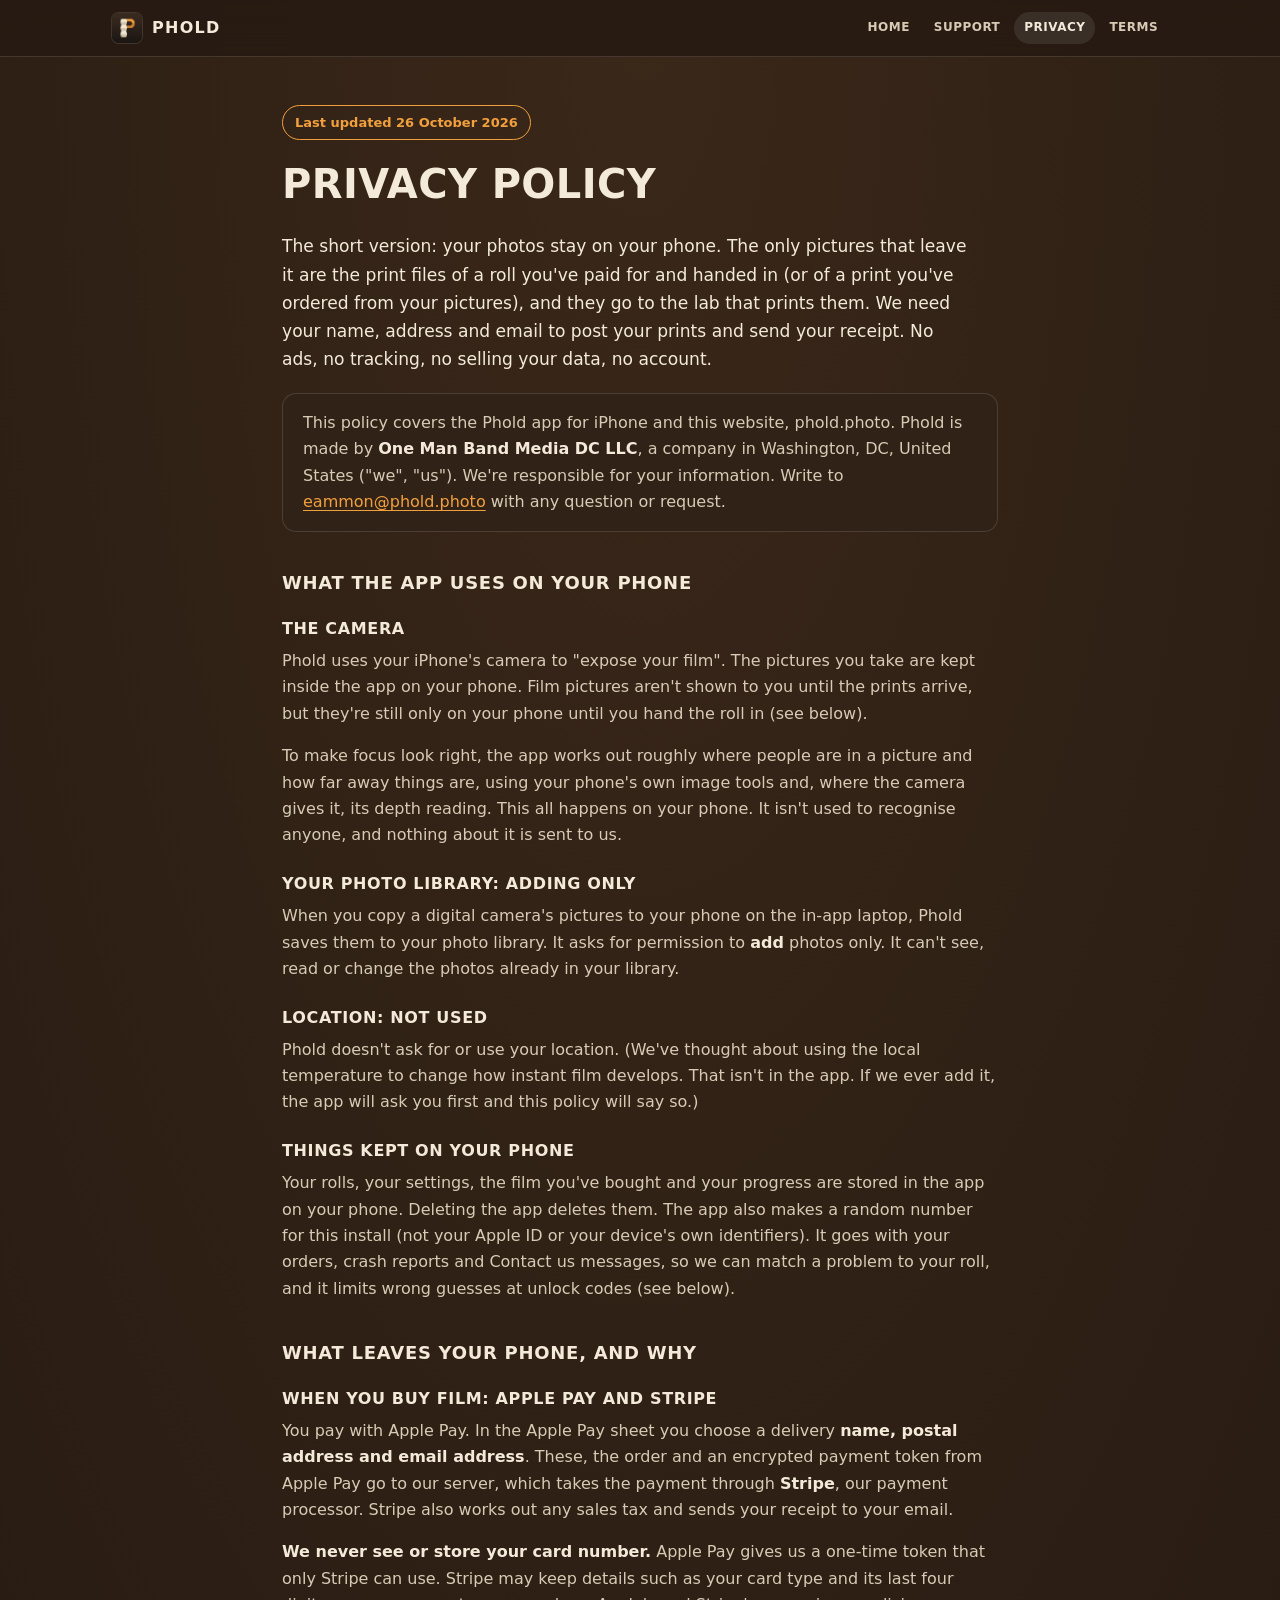
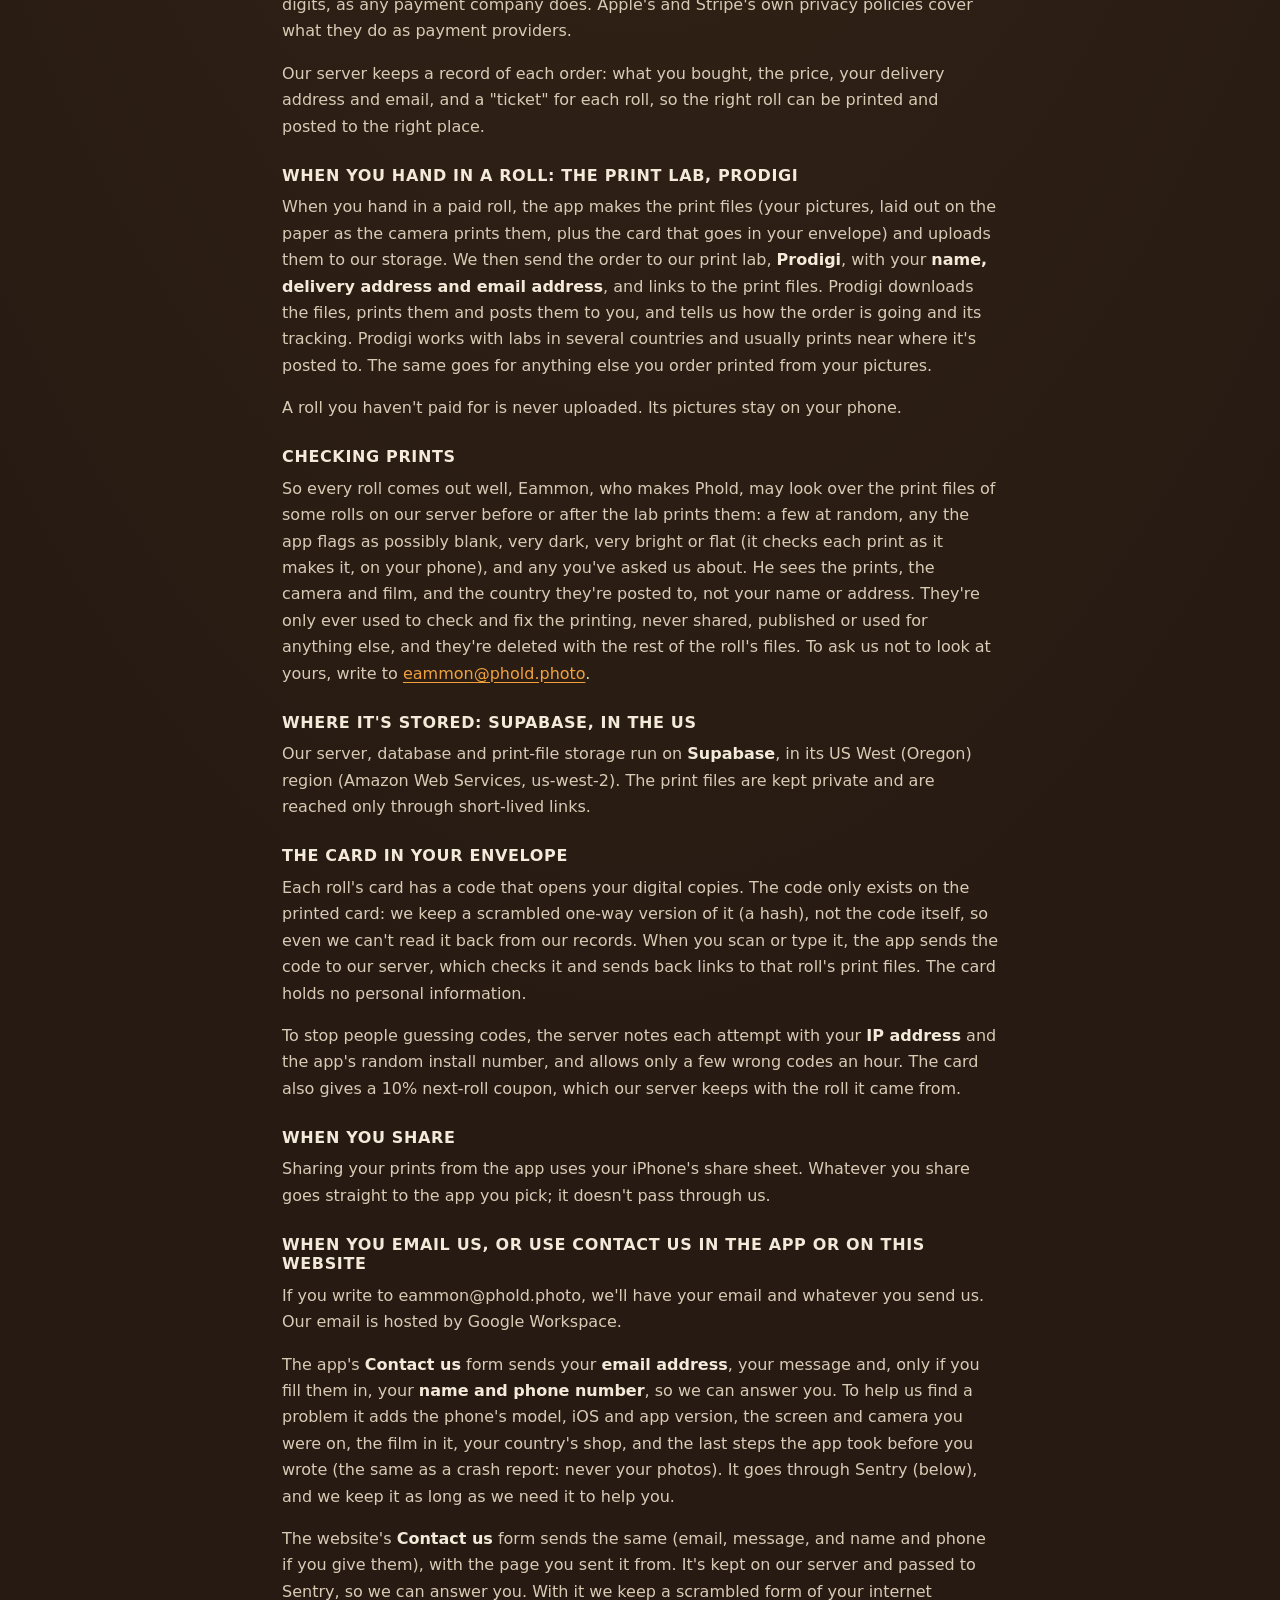
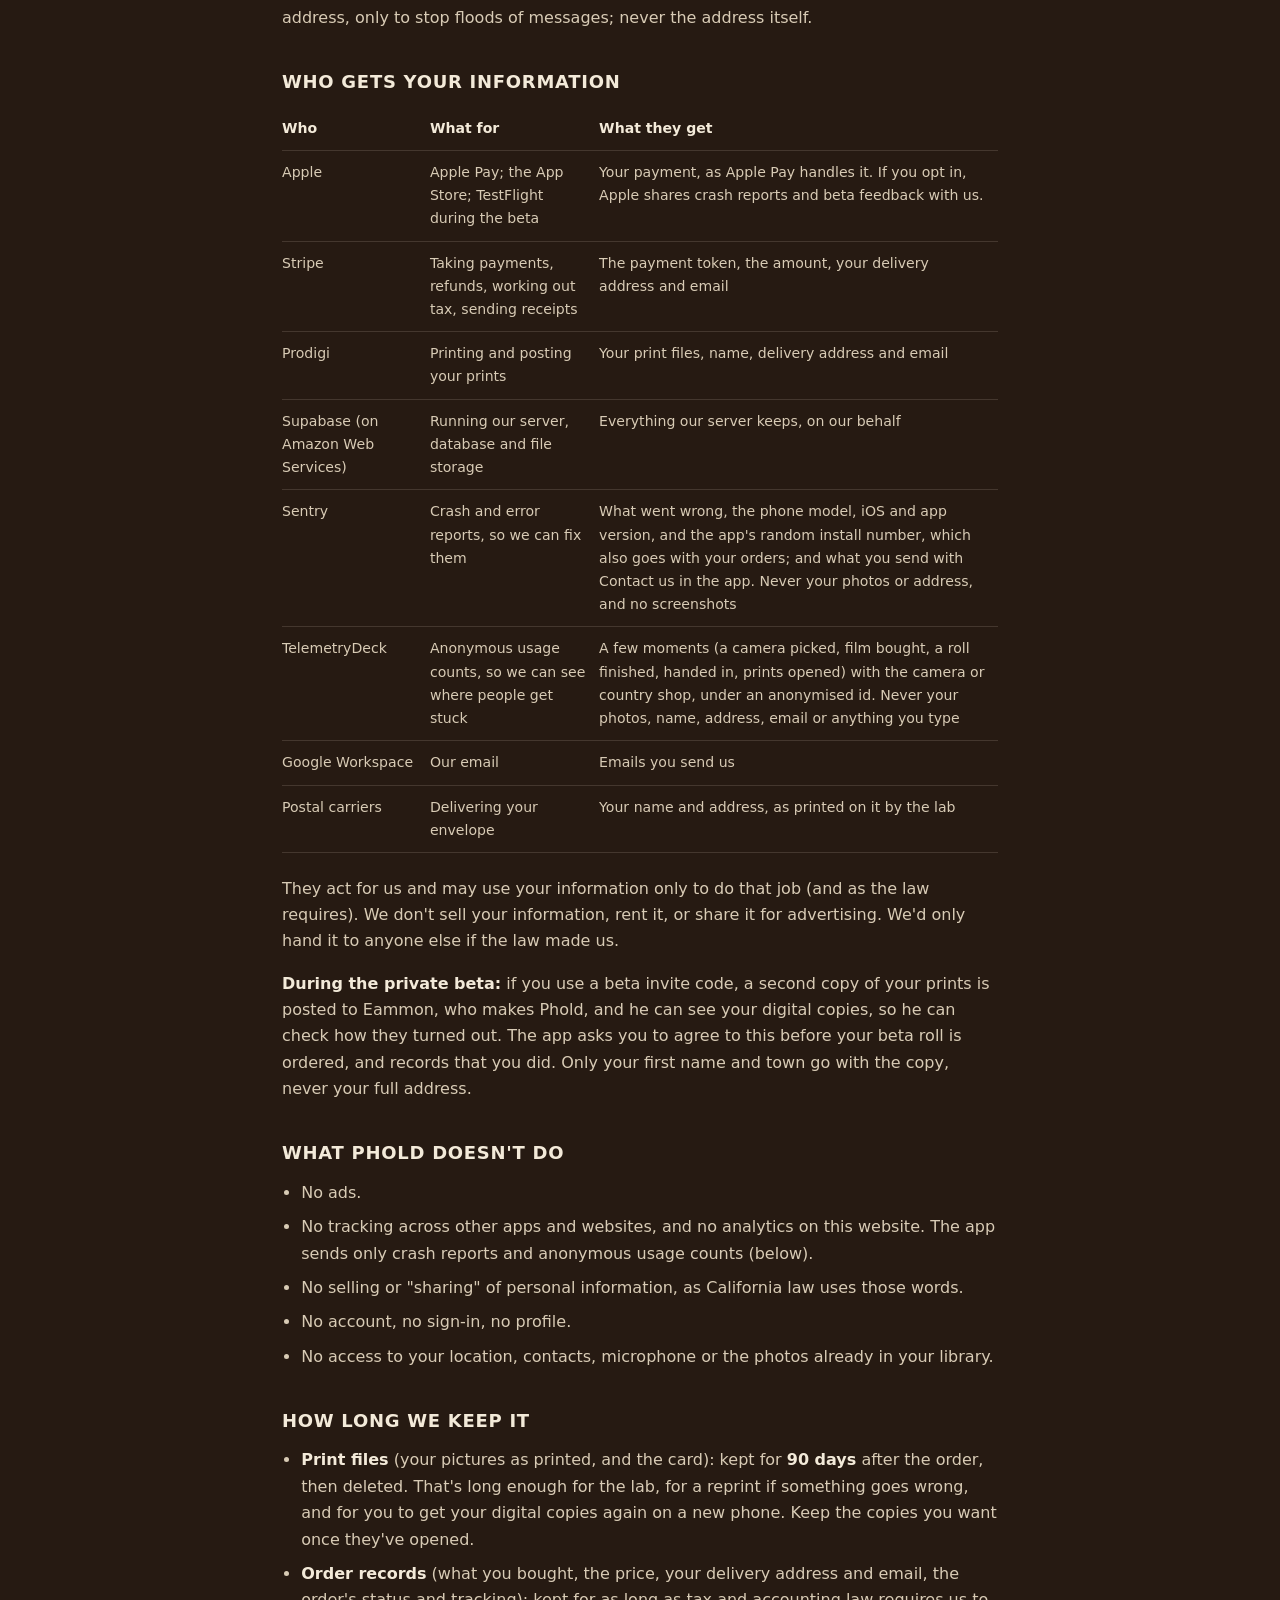
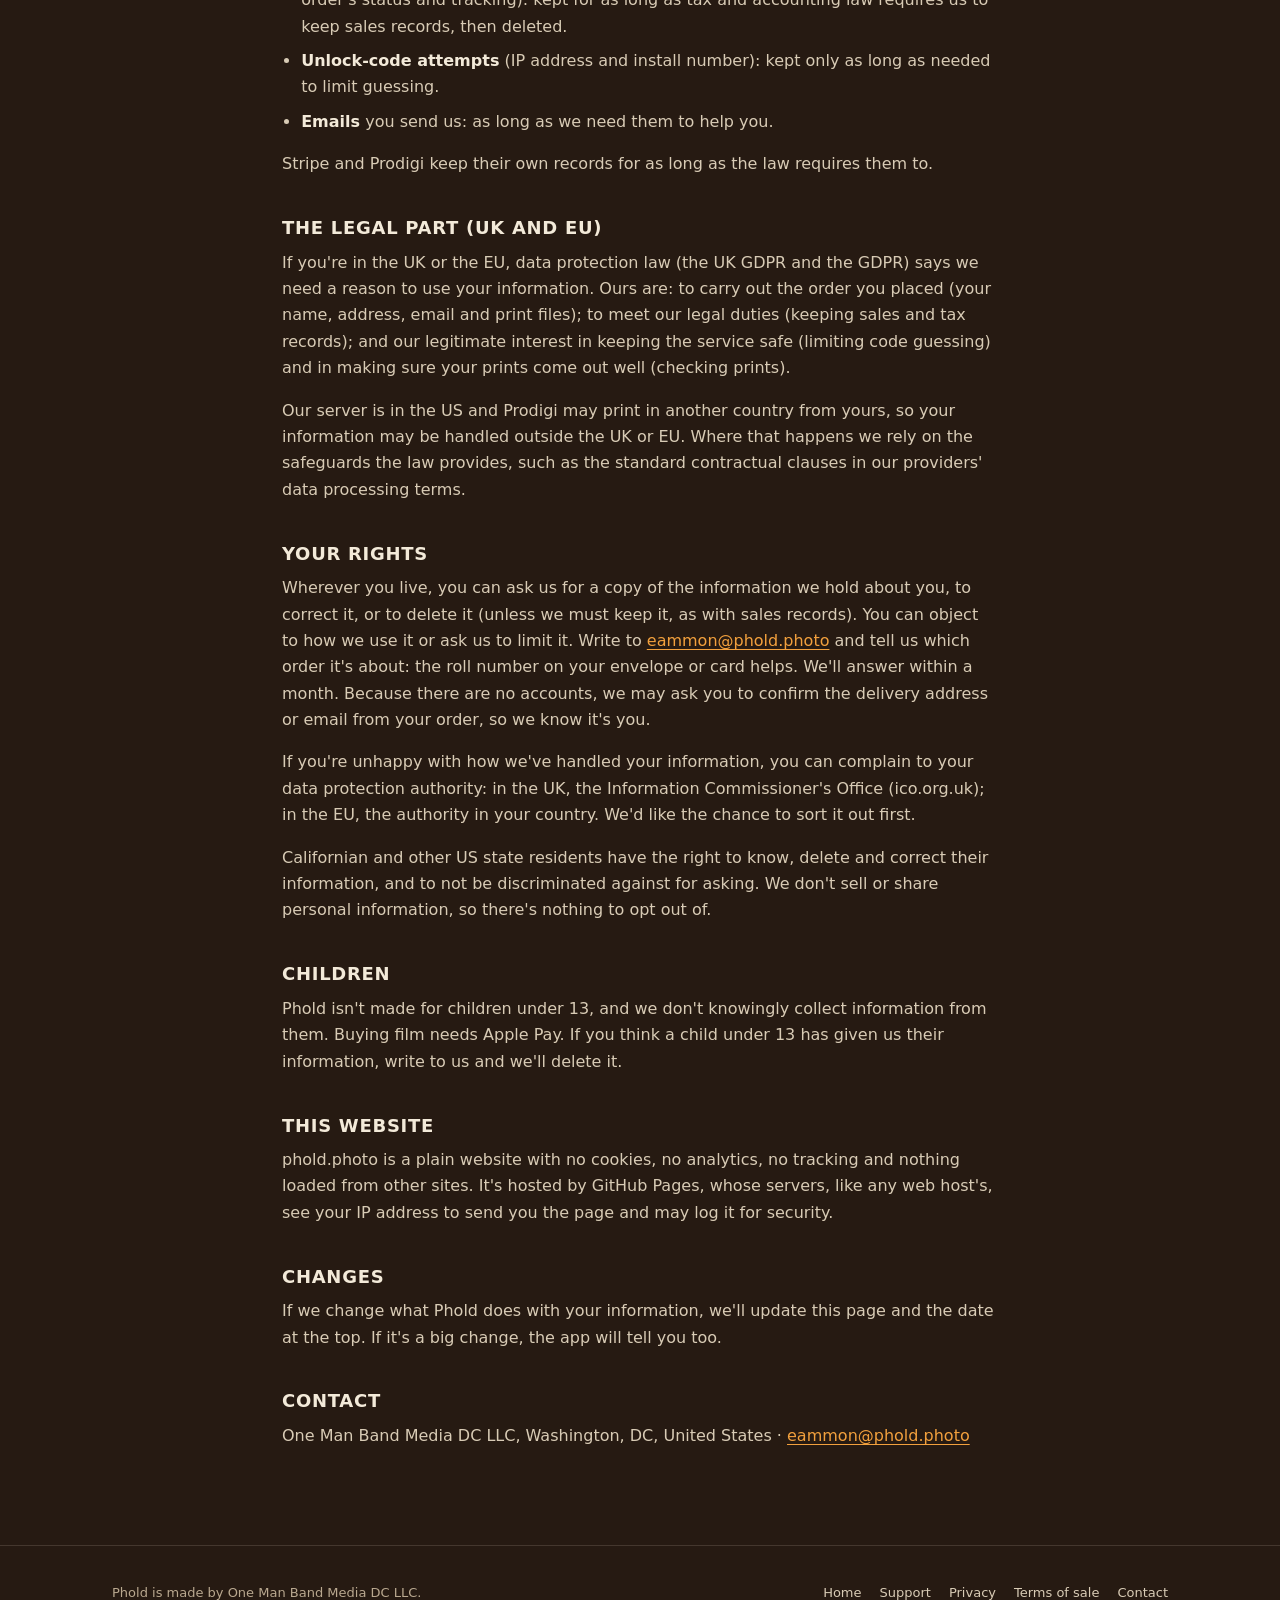
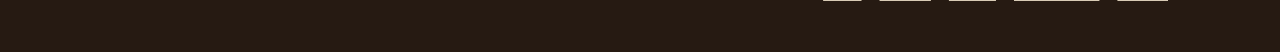
==== commit 607d2685: "phold.photo 2026-10-31" ====
--- a/privacy.html
+++ b/privacy.html
@@ -9,7 +9,7 @@
 <link rel="icon" href="favicon.ico" sizes="any">
 <link rel="icon" type="image/png" sizes="32x32" href="favicon-32.png">
 <link rel="apple-touch-icon" href="apple-touch-icon.png">
-<link rel="stylesheet" href="style.css">
+<link rel="stylesheet" href="style.css?v=20261031d">
 <link rel="canonical" href="https://phold.photo/privacy.html">
 <meta property="og:title" content="Privacy · Phold">
 <meta property="og:image" content="https://phold.photo/img/og.jpg">
@@ -18,7 +18,7 @@
 <a class="skip" href="#main">Skip to content</a>
 <header class="top">
   <div class="wrap">
-    <a class="brand" href="./" aria-label="Phold, home"><img src="favicon-32.png" width="26" height="26" alt=""> PHOLD</a>
+    <a class="brand" href="./" aria-label="Phold, home"><img class="brand-icon" src="icon-64.png" width="32" height="32" alt=""> PHOLD</a>
     <nav class="nav" aria-label="Main">
       <a href="./">Home</a>
       <a href="support.html">Support</a>
@@ -30,7 +30,7 @@
 
 <main id="main" class="doc">
 <div class="wrap">
-  <p class="updated">Last updated 21 October 2026</p>
+  <p class="updated">Last updated 26 October 2026</p>
   <h1>Privacy policy</h1>
   <p class="lede">The short version: your photos stay on your phone. The only pictures that leave it are the print files of a roll you've paid for and handed in (or of a print you've ordered from your pictures), and they go to the lab that prints them. We need your name, address and email to post your prints and send your receipt. No ads, no tracking, no selling your data, no account.</p>
 
@@ -50,7 +50,7 @@
   <p>Phold doesn't ask for or use your location. (We've thought about using the local temperature to change how instant film develops. That isn't in the app. If we ever add it, the app will ask you first and this policy will say so.)</p>
 
   <h3>Things kept on your phone</h3>
-  <p>Your rolls, your settings, the film you've bought and your progress are stored in the app on your phone. Deleting the app deletes them. The app also makes a random number for this install (not linked to you, your Apple ID or your device's own identifiers), used only to limit wrong guesses at unlock codes (see below).</p>
+  <p>Your rolls, your settings, the film you've bought and your progress are stored in the app on your phone. Deleting the app deletes them. The app also makes a random number for this install (not your Apple ID or your device's own identifiers). It goes with your orders, crash reports and Contact us messages, so we can match a problem to your roll, and it limits wrong guesses at unlock codes (see below).</p>
 
   <h2>What leaves your phone, and why</h2>
 
@@ -62,6 +62,8 @@
   <h3>When you hand in a roll: the print lab, Prodigi</h3>
   <p>When you hand in a paid roll, the app makes the print files (your pictures, laid out on the paper as the camera prints them, plus the card that goes in your envelope) and uploads them to our storage. We then send the order to our print lab, <strong>Prodigi</strong>, with your <strong>name, delivery address and email address</strong>, and links to the print files. Prodigi downloads the files, prints them and posts them to you, and tells us how the order is going and its tracking. Prodigi works with labs in several countries and usually prints near where it's posted to. The same goes for anything else you order printed from your pictures.</p>
   <p>A roll you haven't paid for is never uploaded. Its pictures stay on your phone.</p>
+  <h3>Checking prints</h3>
+  <p>So every roll comes out well, Eammon, who makes Phold, may look over the print files of some rolls on our server before or after the lab prints them: a few at random, any the app flags as possibly blank, very dark, very bright or flat (it checks each print as it makes it, on your phone), and any you've asked us about. He sees the prints, the camera and film, and the country they're posted to, not your name or address. They're only ever used to check and fix the printing, never shared, published or used for anything else, and they're deleted with the rest of the roll's files. To ask us not to look at yours, write to <a href="mailto:eammon@phold.photo">eammon@phold.photo</a>.</p>
 
   <h3>Where it's stored: Supabase, in the US</h3>
   <p>Our server, database and print-file storage run on <strong>Supabase</strong>, in its US West (Oregon) region (Amazon Web Services, us-west-2). The print files are kept private and are reached only through short-lived links.</p>
@@ -73,8 +75,10 @@
   <h3>When you share</h3>
   <p>Sharing your prints from the app uses your iPhone's share sheet. Whatever you share goes straight to the app you pick; it doesn't pass through us.</p>
 
-  <h3>When you email us</h3>
+  <h3>When you email us, or use Contact us in the app or on this website</h3>
   <p>If you write to eammon@phold.photo, we'll have your email and whatever you send us. Our email is hosted by Google Workspace.</p>
+  <p>The app's <strong>Contact us</strong> form sends your <strong>email address</strong>, your message and, only if you fill them in, your <strong>name and phone number</strong>, so we can answer you. To help us find a problem it adds the phone's model, iOS and app version, the screen and camera you were on, the film in it, your country's shop, and the last steps the app took before you wrote (the same as a crash report: never your photos). It goes through Sentry (below), and we keep it as long as we need it to help you.</p>
+  <p>The website's <strong>Contact us</strong> form sends the same (email, message, and name and phone if you give them), with the page you sent it from. It's kept on our server and passed to Sentry, so we can answer you. With it we keep a scrambled form of your internet address, only to stop floods of messages; never the address itself.</p>
 
   <h2>Who gets your information</h2>
   <table>
@@ -84,7 +88,7 @@
       <tr><td>Stripe</td><td>Taking payments, refunds, working out tax, sending receipts</td><td>The payment token, the amount, your delivery address and email</td></tr>
       <tr><td>Prodigi</td><td>Printing and posting your prints</td><td>Your print files, name, delivery address and email</td></tr>
       <tr><td>Supabase (on Amazon Web Services)</td><td>Running our server, database and file storage</td><td>Everything our server keeps, on our behalf</td></tr>
-      <tr><td>Sentry</td><td>Crash and error reports, so we can fix them</td><td>What went wrong, the phone model, iOS and app version, and an anonymous install id. Never your photos, name, address or email, and no screenshots</td></tr>
+      <tr><td>Sentry</td><td>Crash and error reports, so we can fix them</td><td>What went wrong, the phone model, iOS and app version, and the app's random install number, which also goes with your orders; and what you send with Contact us in the app. Never your photos or address, and no screenshots</td></tr>
       <tr><td>TelemetryDeck</td><td>Anonymous usage counts, so we can see where people get stuck</td><td>A few moments (a camera picked, film bought, a roll finished, handed in, prints opened) with the camera or country shop, under an anonymised id. Never your photos, name, address, email or anything you type</td></tr>
       <tr><td>Google Workspace</td><td>Our email</td><td>Emails you send us</td></tr>
       <tr><td>Postal carriers</td><td>Delivering your envelope</td><td>Your name and address, as printed on it by the lab</td></tr>
@@ -96,7 +100,7 @@
   <h2>What Phold doesn't do</h2>
   <ul>
     <li>No ads.</li>
-    <li>No tracking across other apps and websites, and no analytics on this website. The app sends only anonymous crash reports and usage counts (below).</li>
+    <li>No tracking across other apps and websites, and no analytics on this website. The app sends only crash reports and anonymous usage counts (below).</li>
     <li>No selling or "sharing" of personal information, as California law uses those words.</li>
     <li>No account, no sign-in, no profile.</li>
     <li>No access to your location, contacts, microphone or the photos already in your library.</li>
@@ -112,7 +116,7 @@
   <p>Stripe and Prodigi keep their own records for as long as the law requires them to.</p>
 
   <h2>The legal part (UK and EU)</h2>
-  <p>If you're in the UK or the EU, data protection law (the UK GDPR and the GDPR) says we need a reason to use your information. Ours are: to carry out the order you placed (your name, address, email and print files); to meet our legal duties (keeping sales and tax records); and our legitimate interest in keeping the service safe (limiting code guessing).</p>
+  <p>If you're in the UK or the EU, data protection law (the UK GDPR and the GDPR) says we need a reason to use your information. Ours are: to carry out the order you placed (your name, address, email and print files); to meet our legal duties (keeping sales and tax records); and our legitimate interest in keeping the service safe (limiting code guessing) and in making sure your prints come out well (checking prints).</p>
   <p>Our server is in the US and Prodigi may print in another country from yours, so your information may be handled outside the UK or EU. Where that happens we rely on the safeguards the law provides, such as the standard contractual clauses in our providers' data processing terms.</p>
 
   <h2>Your rights</h2>
--- a/style.css
+++ b/style.css
@@ -1,19 +1,6 @@
-/* Phold — phold.photo. "Retro mono": Space Mono on a warm dark brown ground, cream type, film-edge orange. */
-
-@font-face {
-  font-family: "Space Mono";
-  src: url("fonts/SpaceMono-Regular.ttf") format("truetype");
-  font-weight: 400;
-  font-style: normal;
-  font-display: swap;
-}
-@font-face {
-  font-family: "Space Mono";
-  src: url("fonts/SpaceMono-Bold.ttf") format("truetype");
-  font-weight: 700;
-  font-style: normal;
-  font-display: swap;
-}
+/* Phold — phold.photo. SF Pro Rounded, the app's own type (Apple's system rounded face, so nothing to download),
+   on a warm dark brown ground, cream type, film-edge orange. */
+
 
 :root {
   --ground: #261a12;
@@ -44,7 +31,7 @@
   background-image: radial-gradient(ellipse 120% 60% at 50% 0%, #3a2819 0%, var(--ground) 70%);
   background-repeat: no-repeat;
   color: var(--cream);
-  font-family: "Space Mono", ui-monospace, Menlo, Consolas, monospace;
+  font-family: ui-rounded, "SF Pro Rounded", -apple-system, BlinkMacSystemFont, "Segoe UI", Roboto, system-ui, sans-serif;
   font-size: 15px;
   line-height: 1.65;
   overflow-x: hidden;
@@ -88,7 +75,7 @@
 }
 .top .wrap { display: flex; align-items: center; justify-content: space-between; gap: 12px; min-height: 56px; }
 .brand { display: flex; align-items: center; gap: 10px; color: var(--cream); text-decoration: none; font-weight: 700; letter-spacing: 0.08em; }
-.brand svg { width: 26px; height: 26px; flex: none; }
+.brand-icon { width: 30px; height: 30px; flex: none; border-radius: 22.5%; box-shadow: 0 0 0 1px rgba(255,255,255,.12); }
 .nav { display: flex; gap: 4px; flex-wrap: wrap; justify-content: flex-end; }
 .nav a { color: var(--cream-dim); text-decoration: none; font-size: 12px; padding: 6px 10px; border-radius: 999px; }
 .nav a:hover, .nav a[aria-current="page"] { color: var(--cream); background: var(--glass); }
@@ -258,18 +245,21 @@
 .phone { margin: 0; }
 .phone img { display: block; width: 100%; height: auto; border-radius: 8.5% / 5.9%; box-shadow: 0 24px 50px rgba(0,0,0,0.55), 0 4px 10px rgba(0,0,0,0.35); }
 .phone figcaption { font-size: 12px; color: var(--muted); margin-top: 10px; text-align: center; }
-/* The hero: a pile of prints on a walnut desk. The track is tall; the stage sticks while it scrolls past, and each
-   scroll step slides the top print off the pile (CSS scroll-driven animation where supported, else the inline script). */
-.hero { background: linear-gradient(90deg, rgba(20,13,8,0.92) 0%, rgba(20,13,8,0.6) 38%, rgba(20,13,8,0.1) 70%),
-  radial-gradient(ellipse 55% 60% at 70% 45%, rgba(255,214,160,0.16), transparent 70%), #2a1b11 url(img/desk.jpg) center / cover; padding-bottom: 0; overflow: clip; }
-@media (min-width: 900px) { .hero { padding: 0; } .hero-grid { grid-template-columns: 1fr 1.3fr; align-items: start; } }
-.hero-text { padding-top: 8px; }
-@media (min-width: 900px) { .hero-text { position: sticky; top: 56px; min-height: calc(100vh - 56px); display: flex; flex-direction: column; justify-content: center; } }
+/* The hero: the iPhone Duo, half open, the Phold-75's print coming out at the fold. Then the prints section: a pile of
+   prints on a walnut desk. Its track is tall; the stage sticks while it scrolls past, and each scroll step slides the
+   top print off the pile (CSS scroll-driven animation where supported, else the inline script). */
+.hero { background: radial-gradient(ellipse 60% 70% at 72% 50%, rgba(255,214,160,0.13), transparent 70%),
+  linear-gradient(180deg, #2c1d13, var(--ground)); overflow: clip; }
+@media (min-width: 900px) { .hero { padding: 40px 0 64px; } .hero .hero-grid { grid-template-columns: 1fr 1.5fr; gap: 24px; } .bz-hero { margin-right: -4%; } }
+.duo-line { color: var(--cream-dim); border-left: 2px solid var(--film); padding-left: 12px; }
+.bz-hero { width: 100%; }
+.pile-sec { background: linear-gradient(90deg, rgba(20,13,8,0.92) 0%, rgba(20,13,8,0.6) 38%, rgba(20,13,8,0.1) 70%),
+  radial-gradient(ellipse 55% 60% at 70% 45%, rgba(255,214,160,0.16), transparent 70%), #2a1b11 url(img/desk.jpg) center / cover; padding: 40px 0 0; }
+@media (min-width: 900px) { .pile-sec { padding: 0; } .pile-sec .hero-grid { grid-template-columns: 1fr 1.3fr; align-items: start; } }
+.pile-sec .hero-text { padding-top: 8px; }
+@media (min-width: 900px) { .pile-sec .hero-text { position: sticky; top: 56px; min-height: calc(100vh - 56px); display: flex; flex-direction: column; justify-content: center; } }
 .pile-track { position: relative; height: calc(100vh + var(--k) * 32vh); view-timeline: --pile block; }
-.pile-stage { position: sticky; top: 56px; height: calc(100vh - 56px); display: grid; grid-template-rows: auto 1fr; justify-items: center; align-items: center; gap: 8px; padding: 12px 0 20px; }
-@media (min-width: 900px) { .pile-stage { grid-template-columns: 30% 1fr; grid-template-rows: none; gap: 24px; } }
-.hero-phone { width: min(30vw, 130px); position: relative; z-index: 2; margin: 0; }
-@media (min-width: 900px) { .hero-phone { width: 100%; max-width: 230px; transform: rotate(-3deg); } }
+.pile-stage { position: sticky; top: 56px; height: calc(100vh - 56px); display: grid; justify-items: center; align-items: center; padding: 12px 0 20px; }
 .pile-wrap { width: 100%; display: grid; justify-items: center; gap: 10px; align-self: center; }
 .pile { position: relative; width: min(100%, 520px, 52vh); aspect-ratio: 1; }
 .pp { position: absolute; left: 50%; top: 50%; margin: 0; width: var(--pw); z-index: var(--z);
@@ -305,7 +295,7 @@
 /* Phones, touch screens and reduced motion: no scroll-through. The pile sits at its own height and the prints
    flip with a swipe, a tap on the top print or the ‹ › buttons, so the page scrolls straight past. */
 @media (max-width: 820px), (hover: none) and (pointer: coarse), (prefers-reduced-motion: reduce) {
-  .pile-track { height: auto; } .pile-stage, .hero-text { position: static; height: auto; min-height: 0; }
+  .pile-track { height: auto; } .pile-stage, .pile-sec .hero-text { position: static; height: auto; min-height: 0; }
   .pile-stage { padding: 8px 0 40px; }
   .pile { touch-action: pan-y; user-select: none; -webkit-user-select: none; }
   .pp { animation: none !important; transition: translate .45s ease, rotate .45s ease, opacity .45s ease, scale .18s ease; }
@@ -323,7 +313,7 @@
 
 /* Room backdrops: each section sits in one of the app's rooms, softly blurred behind a dark warm wash so text stays
    readable; the camera shop (How it works) stays sharp under a deeper wash. A gentle drift on wide screens. */
-main > section:not(.hero), .foot { position: relative; isolation: isolate; overflow: clip; }
+main > section:not(.hero):not(.pile-sec), .foot { position: relative; isolation: isolate; overflow: clip; }
 .backdrop { position: absolute; inset: 0; z-index: -1; pointer-events: none; overflow: hidden; }
 .backdrop img { position: absolute; left: 0; top: -8%; width: 100%; height: 116%; object-fit: cover; }
 .backdrop::after { content: ""; position: absolute; inset: 0;
@@ -351,7 +341,6 @@
 .shot .device, .shot .device::after { border-radius: 22px; }
 .device.no-glare::after { display: none; }
 .duo-shot .device img { box-shadow: none !important; filter: drop-shadow(0 26px 30px rgba(0,0,0,0.55)); }
-@media (min-width: 900px) { .hero-phone { transform: none; } }
 
 /* The folding computer: closed, then half open */
 .fold-seq { margin-top: 56px; }
@@ -420,3 +409,59 @@
 .regions button[aria-pressed="true"] { background: rgba(242,160,61,0.92); color: #1f140c; border-color: rgba(255,210,150,0.7); }
 .coming { margin: 18px 0 0; padding: 12px 16px; border-left: 3px solid var(--film); background: rgba(49,34,24,.82); border-radius: 0 var(--radius) var(--radius) 0; }
 .soon .code { font-family: inherit; letter-spacing: 0.08em; color: var(--film); }
+
+/* Support: Contact us */
+.contact { max-width: 40em; margin: 8px 0 48px; padding: 24px; border-radius: var(--radius);
+           background: var(--glass); border: 1px solid var(--line); }
+.contact h2 { font-size: 20px; }
+.contact label { display: block; margin: 0 0 14px; font-size: 13px; font-weight: 700; letter-spacing: 0.04em; text-transform: uppercase; color: var(--cream); }
+.contact label span { font-weight: 400; text-transform: none; color: var(--muted); }
+.contact input, .contact select, .contact textarea {
+  display: block; width: 100%; margin-top: 6px; padding: 12px 14px; font: inherit; font-size: 16px; font-weight: 400;
+  text-transform: none; letter-spacing: normal; color: var(--cream); background: rgba(0,0,0,0.25);
+  border: 1px solid var(--line); border-radius: 10px; box-sizing: border-box;
+}
+.contact textarea { resize: vertical; min-height: 140px; }
+.contact input:focus, .contact select:focus, .contact textarea:focus { outline: 2px solid var(--film); outline-offset: 1px; }
+.contact .row { display: grid; gap: 0 14px; }
+@media (min-width: 560px) { .contact .row { grid-template-columns: 1fr 1fr; } }
+.contact .trap { position: absolute; left: -9999px; width: 1px; height: 1px; overflow: hidden; }
+.contact button.pill { cursor: pointer; font: inherit; font-size: 13px; font-weight: 700; text-transform: uppercase; letter-spacing: 0.04em; }
+.contact button.pill:disabled { opacity: 0.6; cursor: default; }
+.contact .note { min-height: 1.4em; margin: 4px 0 0; color: var(--film); }
+.contact .note.sent { color: var(--cream); }
+.contact .small { font-size: 13px; color: var(--muted); margin: 14px 0 0; }
+
+/* iPhone Duo pictures: the app's own screenshots (current build, Simulator, inner display upright) composited into Apple's
+   official iPhone Duo product bezels (Apple Design Resources: Night Sky, Inner Partially Open Portrait and Outer
+   Closed Portrait). */
+.bz { position: relative; margin: 0; }
+.bz > img { display: block; width: 100%; height: auto; filter: drop-shadow(0 24px 30px rgba(0,0,0,.5)); }
+.bz figcaption { text-align: center; font-size: 12px; line-height: 1.45; color: var(--muted); margin-top: 10px; padding: 0 6%; }
+.bz-low { position: absolute; left: 0; top: 0; transform-origin: 0 0; overflow: hidden; pointer-events: none; }
+.bz-big { max-width: 760px; margin: 8px auto 0; }
+.duo-grid { display: grid; gap: 28px 40px; grid-template-columns: repeat(auto-fill, minmax(min(100%, 400px), 1fr)); margin-top: 12px; }
+.bzc { display: block; width: 100%; height: auto; filter: drop-shadow(0 20px 26px rgba(0,0,0,.5)); }
+/* The hero's Phold-75: the print comes out of the slot just above the fold and slides down onto the lower screen, where
+   it develops, then the next. The tray's top edge is the fold, so the print appears from under the crease. Its place
+   is where the app puts it (fractions of the lower screen). */
+.duo-tray { position: absolute; left: 28.6%; width: 42.7%; top: 0; height: 88%; overflow: hidden; }
+.duo-print { position: absolute; left: 0; right: 0; top: 15.9%; }
+.duo-print img { position: static; width: 100%; height: auto; display: block; box-shadow: 0 6px 14px rgba(0,0,0,.45); }
+.duo-print::after { content: ""; position: absolute; inset: 5.5% 5% 20.7% 5.1%; background: #16201d; opacity: var(--dark, 0); }
+
+/* "Built for iPhone Duo": darkroom safelight red, so it stands out from the film-edge orange. */
+:root { --safelight: #e5483a; }
+.duo-badge { color: #fff; background: var(--safelight); border: 0; font-weight: 700; padding: 6px 14px;
+  box-shadow: 0 0 0 1px rgba(255,255,255,.12), 0 6px 22px rgba(229,72,58,.45); }
+.duo-line { border-left-color: var(--safelight); }
+.shot img.bzc, .phone img.bzc { border: 0; border-radius: 0; box-shadow: none; background: none; }
+
+/* Real prints, real post: Eammon's photos of the first sample rolls back from the lab (19 Oct 2026 order). */
+.real-grid { display: grid; gap: 14px; grid-template-columns: repeat(3, 1fr); }
+.real-grid figure { margin: 0; }
+.real-grid img { width: 100%; height: auto; aspect-ratio: 3 / 2; object-fit: cover; border-radius: 10px; display: block; box-shadow: 0 14px 30px rgba(0,0,0,.4); }
+.real-grid figcaption { font-size: 12px; font-weight: 700; letter-spacing: .08em; text-transform: uppercase; color: var(--film); margin-top: 8px; }
+.real-grid .r-lead { grid-column: span 2; grid-row: span 2; display: flex; flex-direction: column; }
+.real-grid .r-lead img { aspect-ratio: auto; flex: 1; min-height: 0; }
+@media (max-width: 720px) { .real-grid { grid-template-columns: 1fr 1fr; } .real-grid .r-lead { grid-column: span 2; grid-row: auto; } .real-grid .r-lead img { aspect-ratio: 3 / 2; flex: none; } }
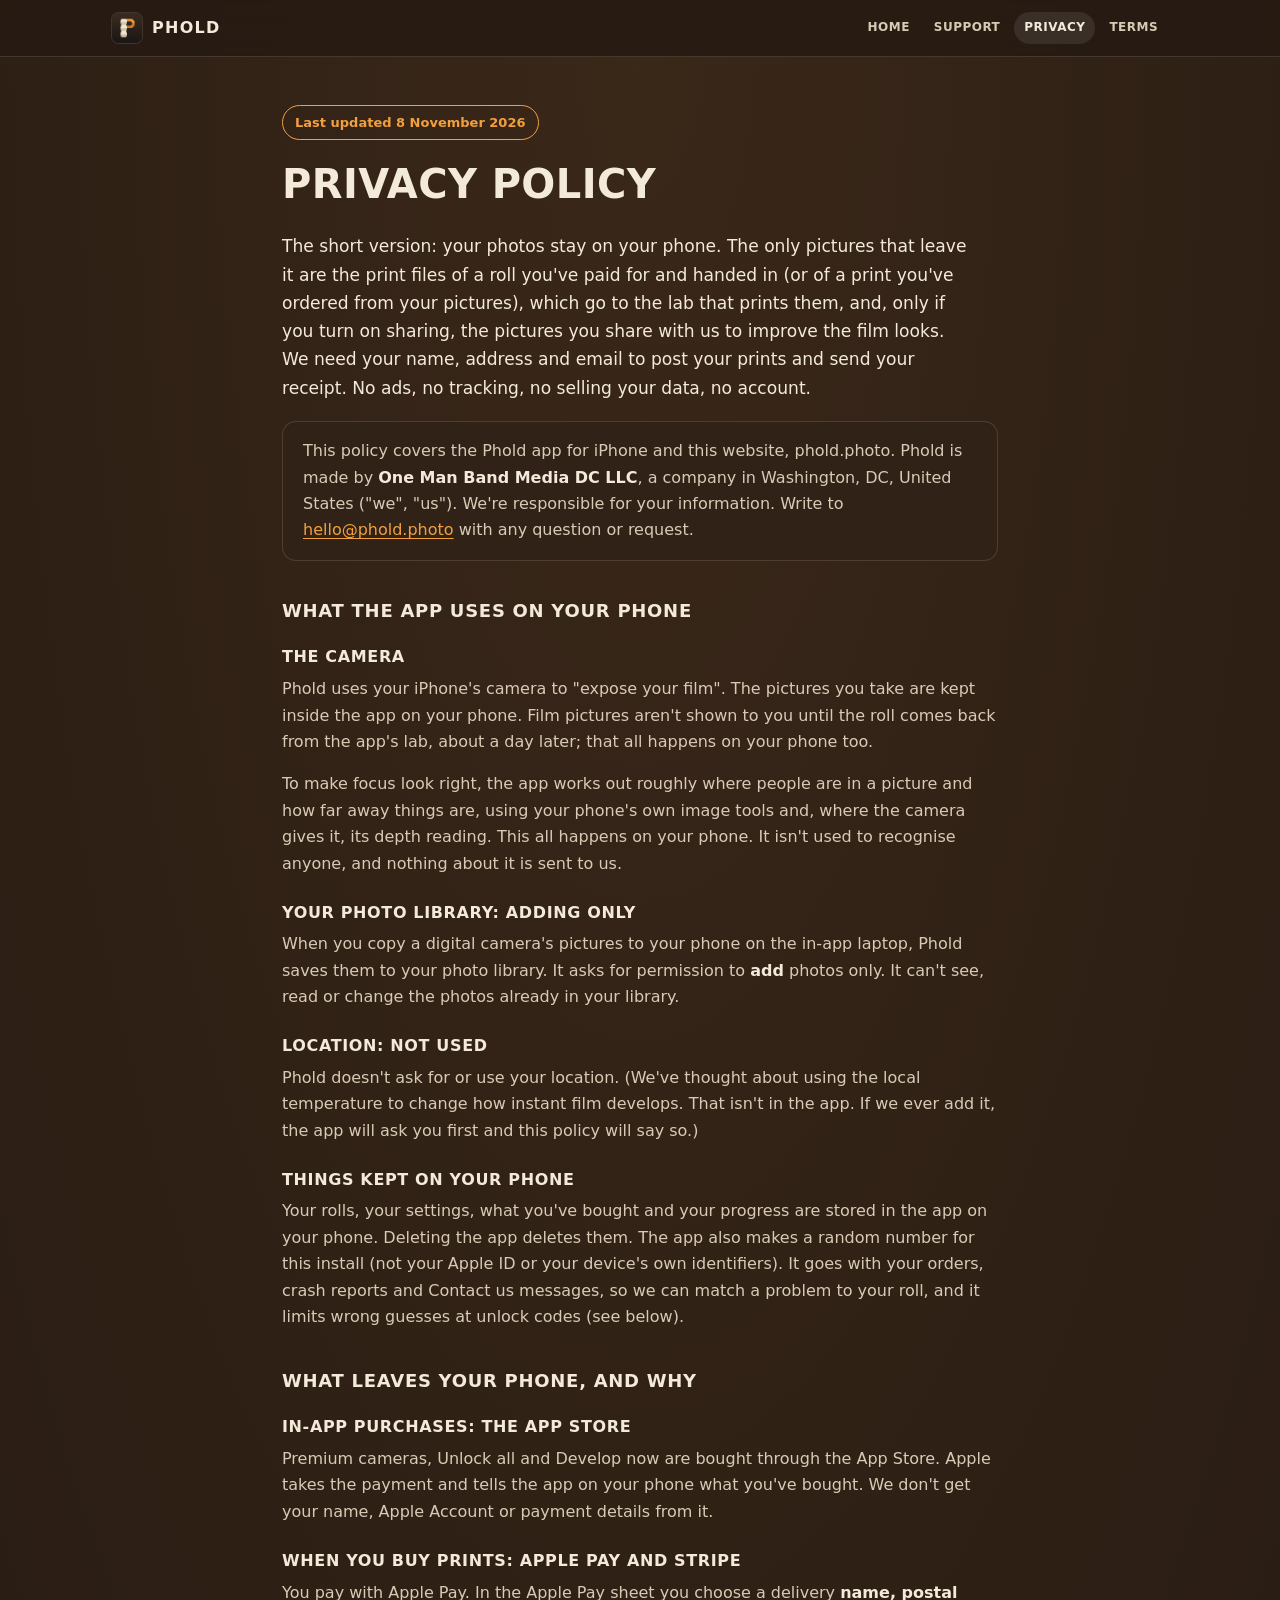
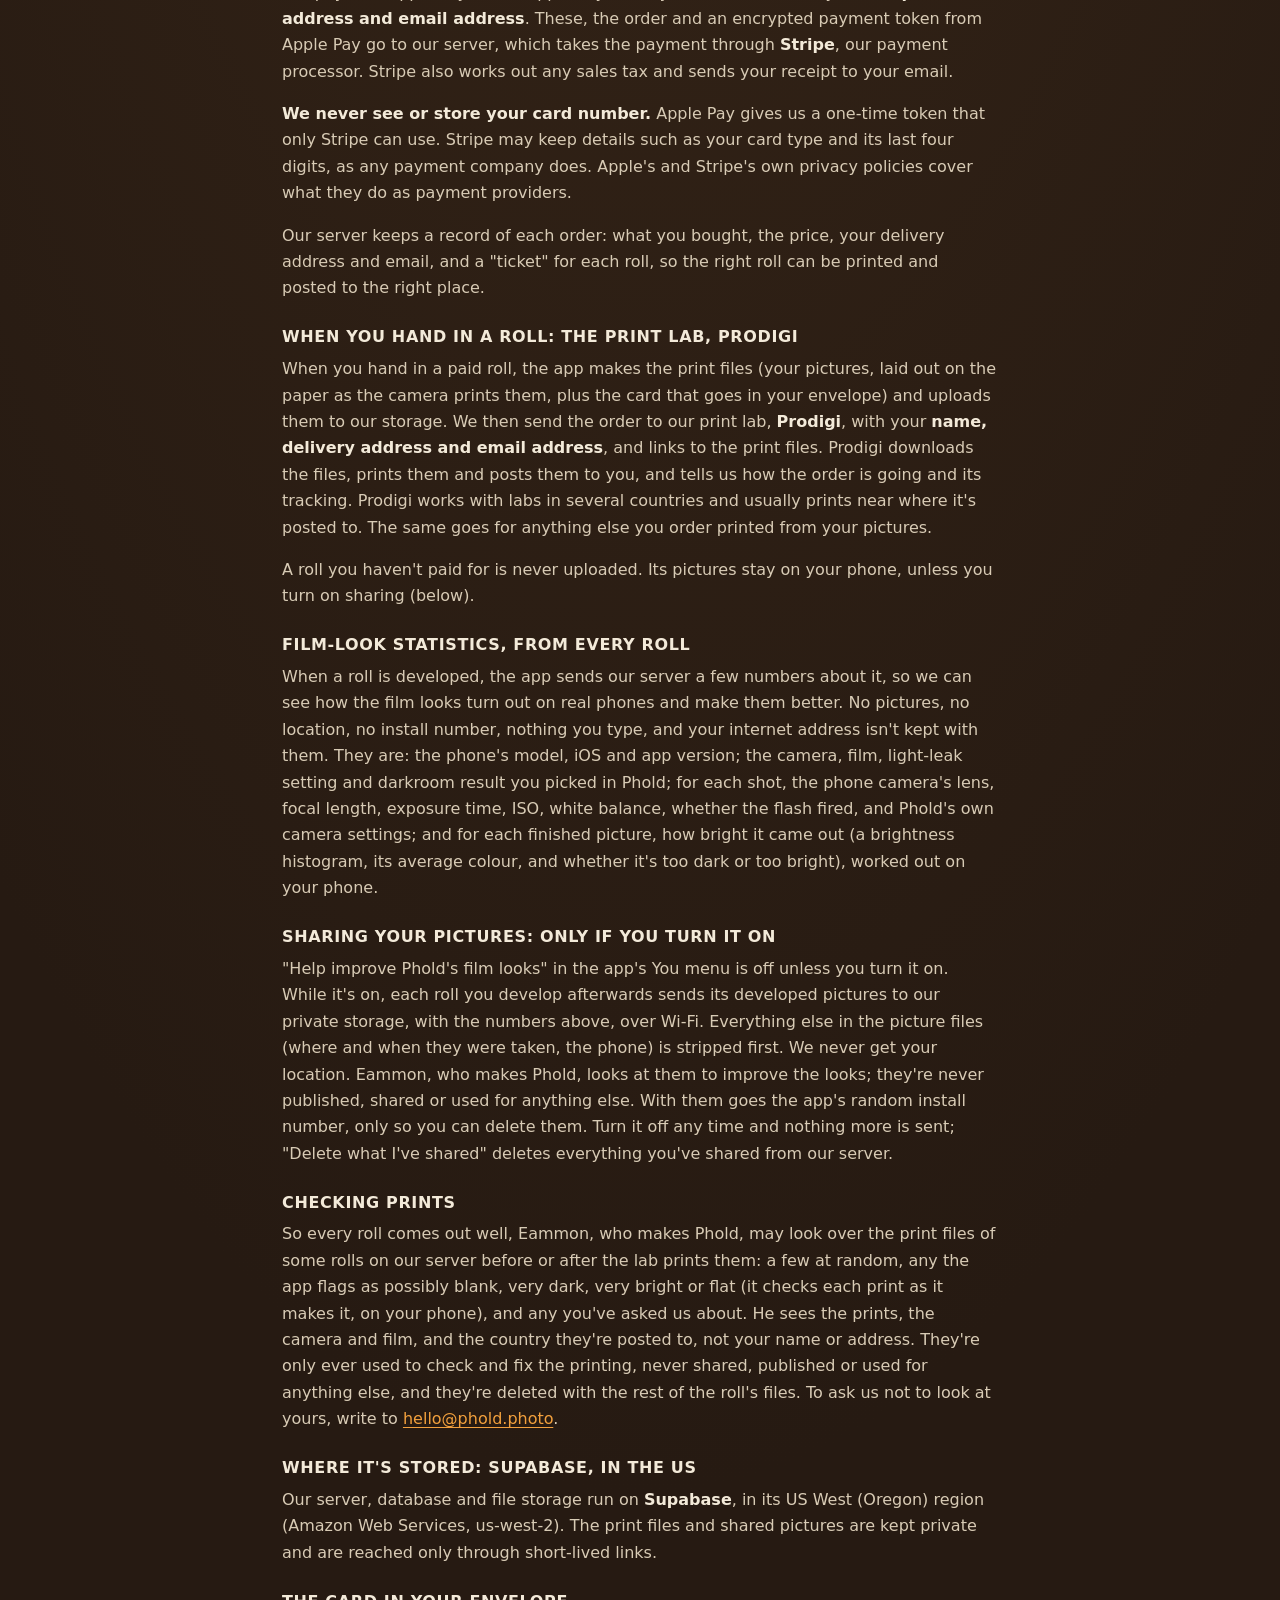
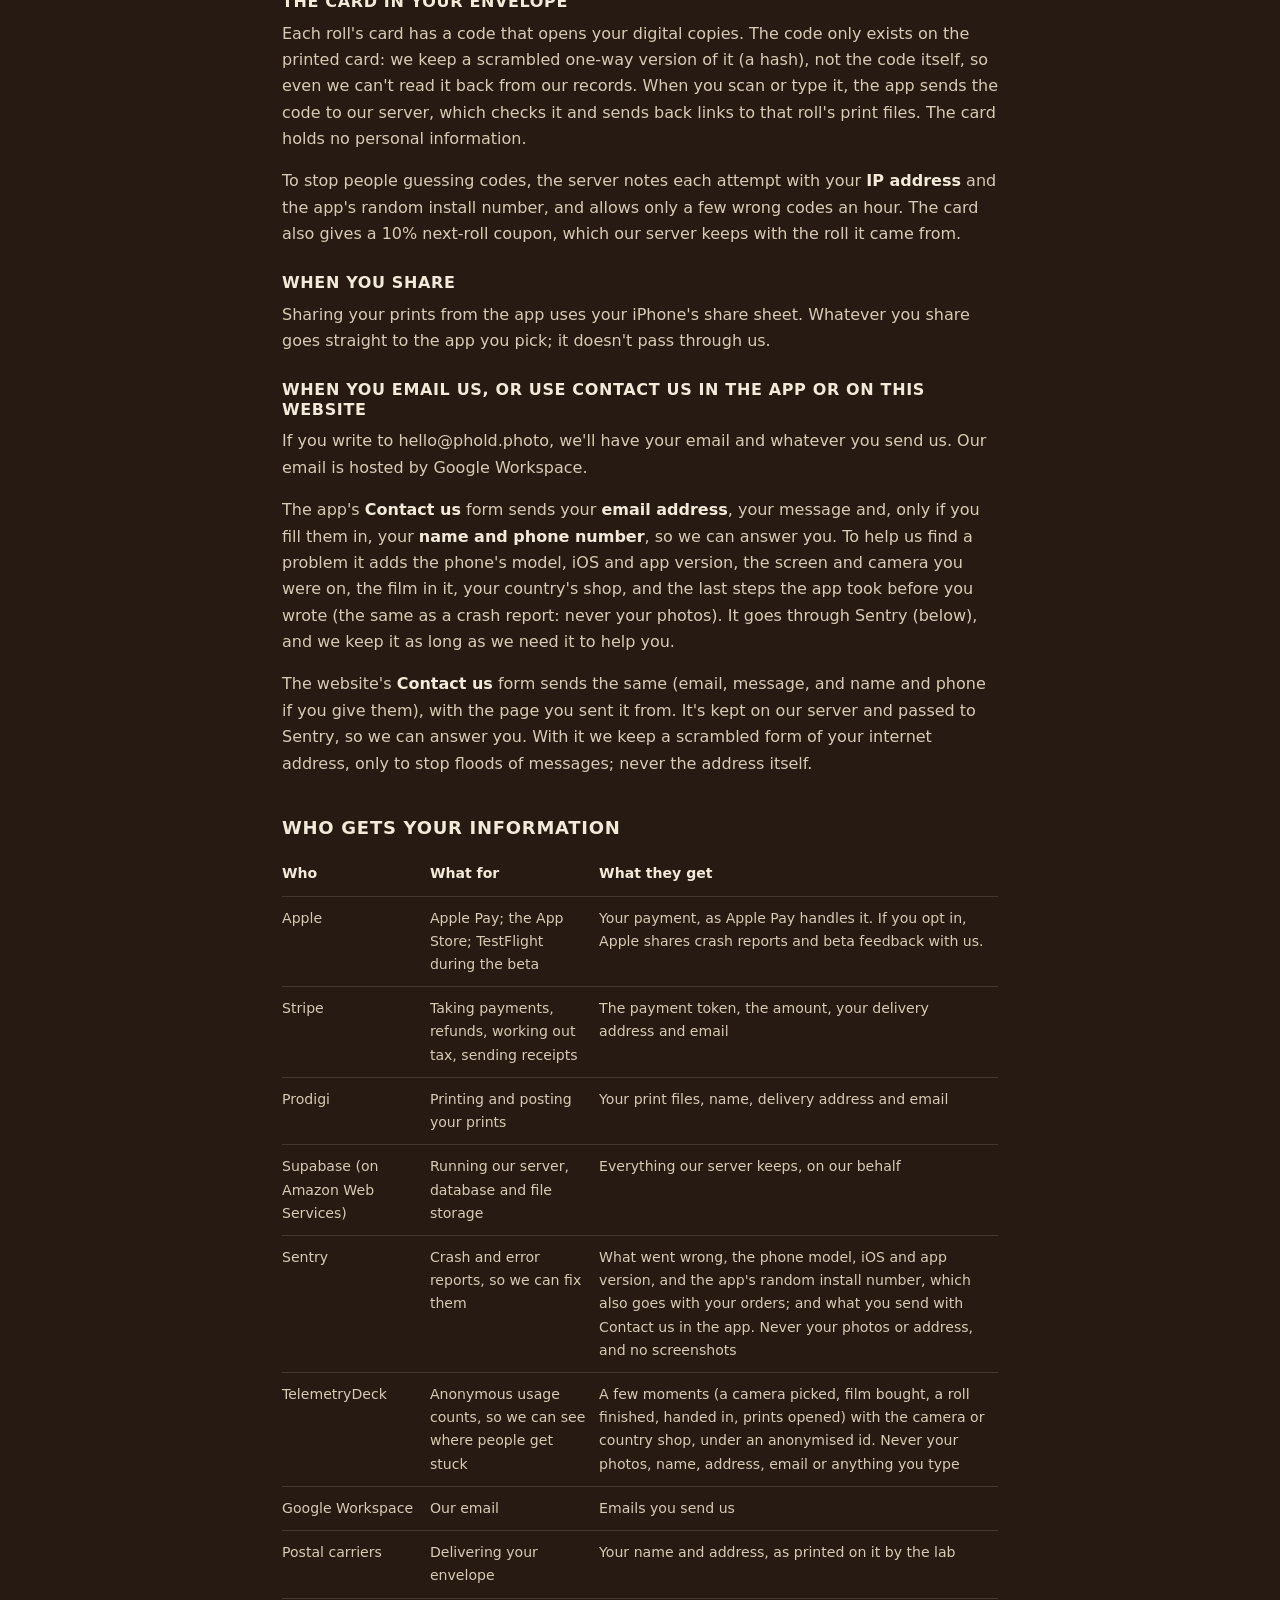
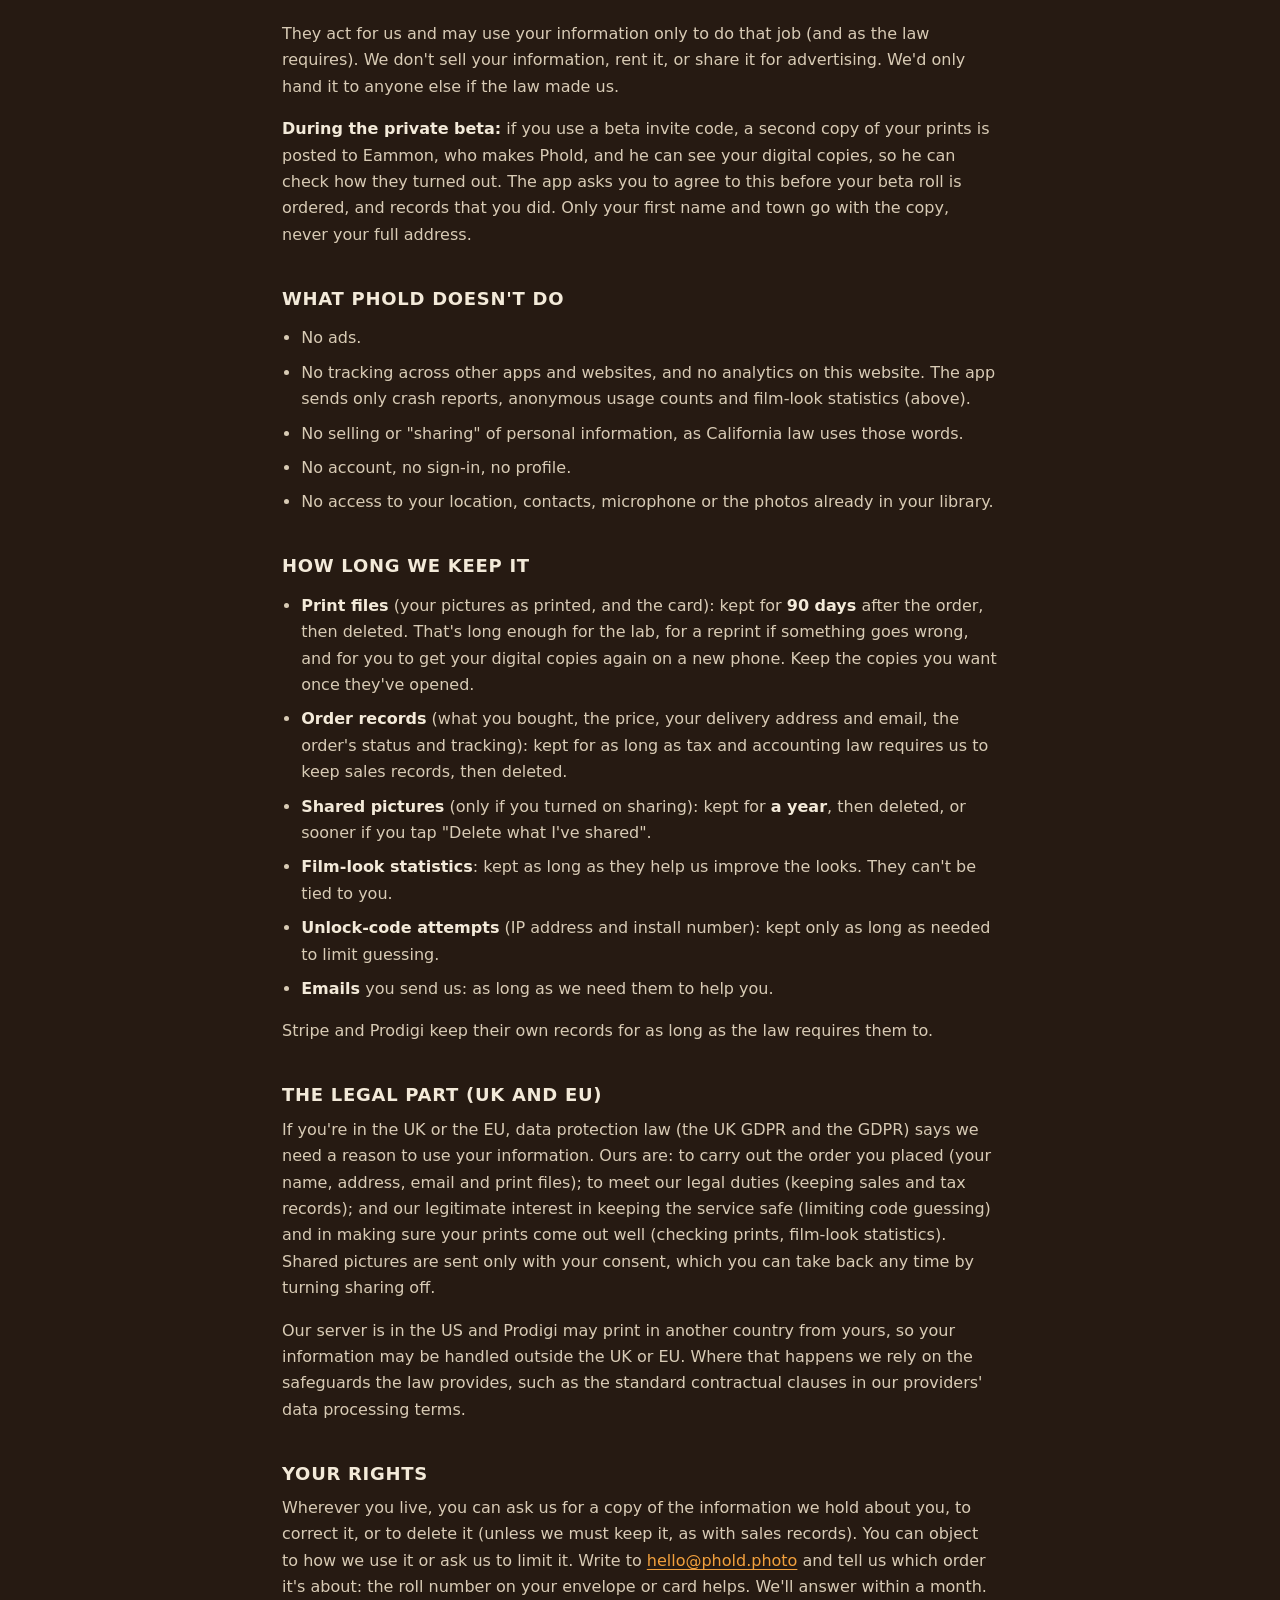
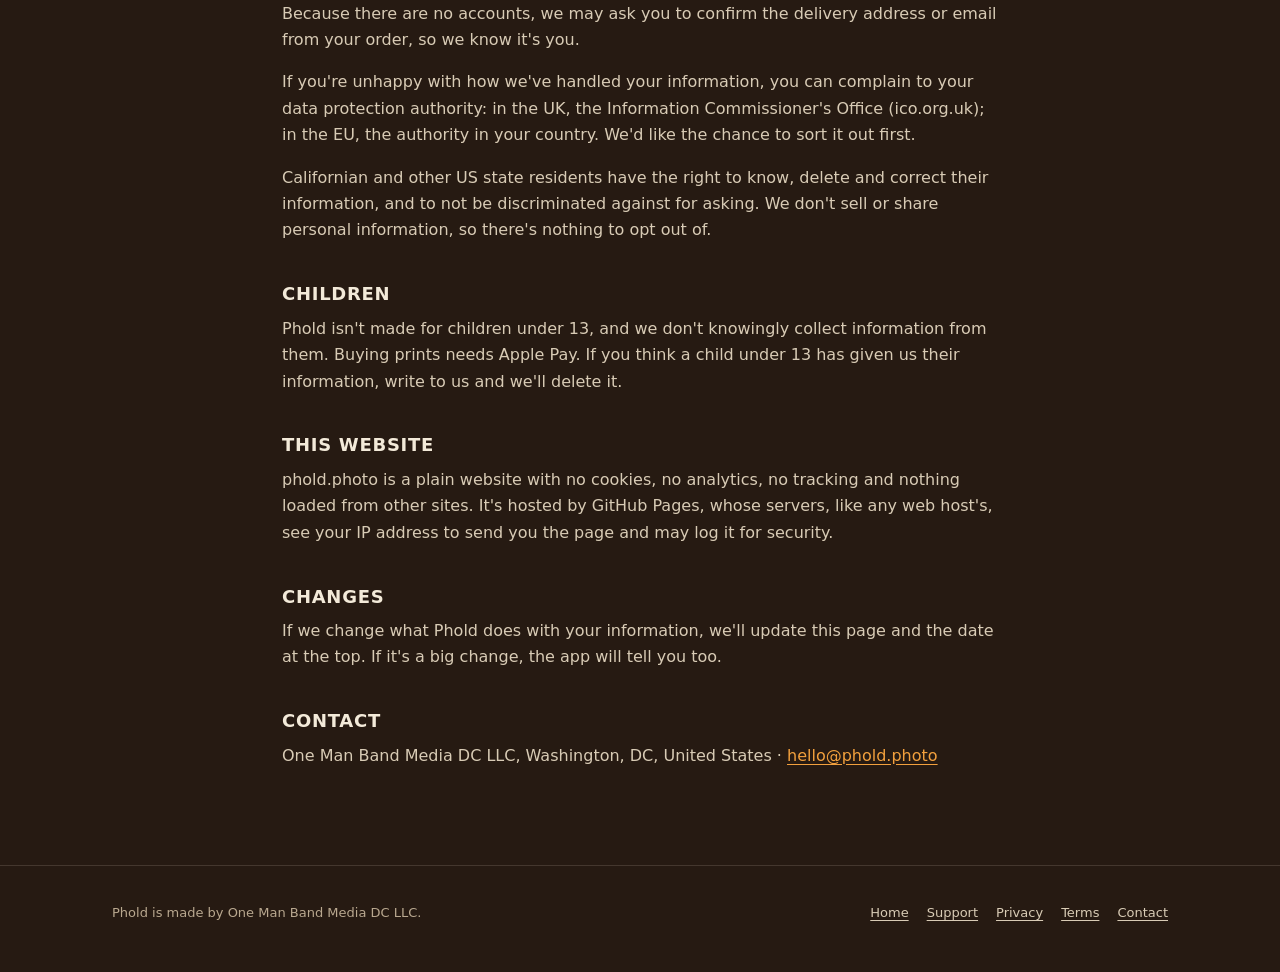
==== commit bc8faf79: "phold.photo 2026-11-10" ====
--- a/privacy.html
+++ b/privacy.html
@@ -9,7 +9,7 @@
 <link rel="icon" href="favicon.ico" sizes="any">
 <link rel="icon" type="image/png" sizes="32x32" href="favicon-32.png">
 <link rel="apple-touch-icon" href="apple-touch-icon.png">
-<link rel="stylesheet" href="style.css?v=20261031d">
+<link rel="stylesheet" href="style.css?v=20261108">
 <link rel="canonical" href="https://phold.photo/privacy.html">
 <meta property="og:title" content="Privacy · Phold">
 <meta property="og:image" content="https://phold.photo/img/og.jpg">
@@ -30,17 +30,17 @@
 
 <main id="main" class="doc">
 <div class="wrap">
-  <p class="updated">Last updated 26 October 2026</p>
+  <p class="updated">Last updated 8 November 2026</p>
   <h1>Privacy policy</h1>
-  <p class="lede">The short version: your photos stay on your phone. The only pictures that leave it are the print files of a roll you've paid for and handed in (or of a print you've ordered from your pictures), and they go to the lab that prints them. We need your name, address and email to post your prints and send your receipt. No ads, no tracking, no selling your data, no account.</p>
+  <p class="lede">The short version: your photos stay on your phone. The only pictures that leave it are the print files of a roll you've paid for and handed in (or of a print you've ordered from your pictures), which go to the lab that prints them, and, only if you turn on sharing, the pictures you share with us to improve the film looks. We need your name, address and email to post your prints and send your receipt. No ads, no tracking, no selling your data, no account.</p>
 
   <div class="box">
-    <p>This policy covers the Phold app for iPhone and this website, phold.photo. Phold is made by <strong>One Man Band Media DC LLC</strong>, a company in Washington, DC, United States ("we", "us"). We're responsible for your information. Write to <a href="mailto:eammon@phold.photo">eammon@phold.photo</a> with any question or request.</p>
+    <p>This policy covers the Phold app for iPhone and this website, phold.photo. Phold is made by <strong>One Man Band Media DC LLC</strong>, a company in Washington, DC, United States ("we", "us"). We're responsible for your information. Write to <a href="mailto:hello@phold.photo">hello@phold.photo</a> with any question or request.</p>
   </div>
 
   <h2>What the app uses on your phone</h2>
   <h3>The camera</h3>
-  <p>Phold uses your iPhone's camera to "expose your film". The pictures you take are kept inside the app on your phone. Film pictures aren't shown to you until the prints arrive, but they're still only on your phone until you hand the roll in (see below).</p>
+  <p>Phold uses your iPhone's camera to "expose your film". The pictures you take are kept inside the app on your phone. Film pictures aren't shown to you until the roll comes back from the app's lab, about a day later; that all happens on your phone too.</p>
   <p>To make focus look right, the app works out roughly where people are in a picture and how far away things are, using your phone's own image tools and, where the camera gives it, its depth reading. This all happens on your phone. It isn't used to recognise anyone, and nothing about it is sent to us.</p>
 
   <h3>Your photo library: adding only</h3>
@@ -50,23 +50,31 @@
   <p>Phold doesn't ask for or use your location. (We've thought about using the local temperature to change how instant film develops. That isn't in the app. If we ever add it, the app will ask you first and this policy will say so.)</p>
 
   <h3>Things kept on your phone</h3>
-  <p>Your rolls, your settings, the film you've bought and your progress are stored in the app on your phone. Deleting the app deletes them. The app also makes a random number for this install (not your Apple ID or your device's own identifiers). It goes with your orders, crash reports and Contact us messages, so we can match a problem to your roll, and it limits wrong guesses at unlock codes (see below).</p>
+  <p>Your rolls, your settings, what you've bought and your progress are stored in the app on your phone. Deleting the app deletes them. The app also makes a random number for this install (not your Apple ID or your device's own identifiers). It goes with your orders, crash reports and Contact us messages, so we can match a problem to your roll, and it limits wrong guesses at unlock codes (see below).</p>
 
   <h2>What leaves your phone, and why</h2>
 
-  <h3>When you buy film: Apple Pay and Stripe</h3>
+  <h3>In-app purchases: the App Store</h3>
+  <p>Premium cameras, Unlock all and Develop now are bought through the App Store. Apple takes the payment and tells the app on your phone what you've bought. We don't get your name, Apple Account or payment details from it.</p>
+  <h3>When you buy prints: Apple Pay and Stripe</h3>
   <p>You pay with Apple Pay. In the Apple Pay sheet you choose a delivery <strong>name, postal address and email address</strong>. These, the order and an encrypted payment token from Apple Pay go to our server, which takes the payment through <strong>Stripe</strong>, our payment processor. Stripe also works out any sales tax and sends your receipt to your email.</p>
   <p><strong>We never see or store your card number.</strong> Apple Pay gives us a one-time token that only Stripe can use. Stripe may keep details such as your card type and its last four digits, as any payment company does. Apple's and Stripe's own privacy policies cover what they do as payment providers.</p>
   <p>Our server keeps a record of each order: what you bought, the price, your delivery address and email, and a "ticket" for each roll, so the right roll can be printed and posted to the right place.</p>
 
   <h3>When you hand in a roll: the print lab, Prodigi</h3>
   <p>When you hand in a paid roll, the app makes the print files (your pictures, laid out on the paper as the camera prints them, plus the card that goes in your envelope) and uploads them to our storage. We then send the order to our print lab, <strong>Prodigi</strong>, with your <strong>name, delivery address and email address</strong>, and links to the print files. Prodigi downloads the files, prints them and posts them to you, and tells us how the order is going and its tracking. Prodigi works with labs in several countries and usually prints near where it's posted to. The same goes for anything else you order printed from your pictures.</p>
-  <p>A roll you haven't paid for is never uploaded. Its pictures stay on your phone.</p>
+  <p>A roll you haven't paid for is never uploaded. Its pictures stay on your phone, unless you turn on sharing (below).</p>
+
+  <h3>Film-look statistics, from every roll</h3>
+  <p>When a roll is developed, the app sends our server a few numbers about it, so we can see how the film looks turn out on real phones and make them better. No pictures, no location, no install number, nothing you type, and your internet address isn't kept with them. They are: the phone's model, iOS and app version; the camera, film, light-leak setting and darkroom result you picked in Phold; for each shot, the phone camera's lens, focal length, exposure time, ISO, white balance, whether the flash fired, and Phold's own camera settings; and for each finished picture, how bright it came out (a brightness histogram, its average colour, and whether it's too dark or too bright), worked out on your phone.</p>
+
+  <h3>Sharing your pictures: only if you turn it on</h3>
+  <p>"Help improve Phold's film looks" in the app's You menu is off unless you turn it on. While it's on, each roll you develop afterwards sends its developed pictures to our private storage, with the numbers above, over Wi-Fi. Everything else in the picture files (where and when they were taken, the phone) is stripped first. We never get your location. Eammon, who makes Phold, looks at them to improve the looks; they're never published, shared or used for anything else. With them goes the app's random install number, only so you can delete them. Turn it off any time and nothing more is sent; "Delete what I've shared" deletes everything you've shared from our server.</p>
   <h3>Checking prints</h3>
-  <p>So every roll comes out well, Eammon, who makes Phold, may look over the print files of some rolls on our server before or after the lab prints them: a few at random, any the app flags as possibly blank, very dark, very bright or flat (it checks each print as it makes it, on your phone), and any you've asked us about. He sees the prints, the camera and film, and the country they're posted to, not your name or address. They're only ever used to check and fix the printing, never shared, published or used for anything else, and they're deleted with the rest of the roll's files. To ask us not to look at yours, write to <a href="mailto:eammon@phold.photo">eammon@phold.photo</a>.</p>
+  <p>So every roll comes out well, Eammon, who makes Phold, may look over the print files of some rolls on our server before or after the lab prints them: a few at random, any the app flags as possibly blank, very dark, very bright or flat (it checks each print as it makes it, on your phone), and any you've asked us about. He sees the prints, the camera and film, and the country they're posted to, not your name or address. They're only ever used to check and fix the printing, never shared, published or used for anything else, and they're deleted with the rest of the roll's files. To ask us not to look at yours, write to <a href="mailto:hello@phold.photo">hello@phold.photo</a>.</p>
 
   <h3>Where it's stored: Supabase, in the US</h3>
-  <p>Our server, database and print-file storage run on <strong>Supabase</strong>, in its US West (Oregon) region (Amazon Web Services, us-west-2). The print files are kept private and are reached only through short-lived links.</p>
+  <p>Our server, database and file storage run on <strong>Supabase</strong>, in its US West (Oregon) region (Amazon Web Services, us-west-2). The print files and shared pictures are kept private and are reached only through short-lived links.</p>
 
   <h3>The card in your envelope</h3>
   <p>Each roll's card has a code that opens your digital copies. The code only exists on the printed card: we keep a scrambled one-way version of it (a hash), not the code itself, so even we can't read it back from our records. When you scan or type it, the app sends the code to our server, which checks it and sends back links to that roll's print files. The card holds no personal information.</p>
@@ -76,7 +84,7 @@
   <p>Sharing your prints from the app uses your iPhone's share sheet. Whatever you share goes straight to the app you pick; it doesn't pass through us.</p>
 
   <h3>When you email us, or use Contact us in the app or on this website</h3>
-  <p>If you write to eammon@phold.photo, we'll have your email and whatever you send us. Our email is hosted by Google Workspace.</p>
+  <p>If you write to hello@phold.photo, we'll have your email and whatever you send us. Our email is hosted by Google Workspace.</p>
   <p>The app's <strong>Contact us</strong> form sends your <strong>email address</strong>, your message and, only if you fill them in, your <strong>name and phone number</strong>, so we can answer you. To help us find a problem it adds the phone's model, iOS and app version, the screen and camera you were on, the film in it, your country's shop, and the last steps the app took before you wrote (the same as a crash report: never your photos). It goes through Sentry (below), and we keep it as long as we need it to help you.</p>
   <p>The website's <strong>Contact us</strong> form sends the same (email, message, and name and phone if you give them), with the page you sent it from. It's kept on our server and passed to Sentry, so we can answer you. With it we keep a scrambled form of your internet address, only to stop floods of messages; never the address itself.</p>
 
@@ -100,7 +108,7 @@
   <h2>What Phold doesn't do</h2>
   <ul>
     <li>No ads.</li>
-    <li>No tracking across other apps and websites, and no analytics on this website. The app sends only crash reports and anonymous usage counts (below).</li>
+    <li>No tracking across other apps and websites, and no analytics on this website. The app sends only crash reports, anonymous usage counts and film-look statistics (above).</li>
     <li>No selling or "sharing" of personal information, as California law uses those words.</li>
     <li>No account, no sign-in, no profile.</li>
     <li>No access to your location, contacts, microphone or the photos already in your library.</li>
@@ -110,22 +118,24 @@
   <ul>
     <li><strong>Print files</strong> (your pictures as printed, and the card): kept for <strong>90 days</strong> after the order, then deleted. That's long enough for the lab, for a reprint if something goes wrong, and for you to get your digital copies again on a new phone. Keep the copies you want once they've opened.</li>
     <li><strong>Order records</strong> (what you bought, the price, your delivery address and email, the order's status and tracking): kept for as long as tax and accounting law requires us to keep sales records, then deleted.</li>
+    <li><strong>Shared pictures</strong> (only if you turned on sharing): kept for <strong>a year</strong>, then deleted, or sooner if you tap "Delete what I've shared".</li>
+    <li><strong>Film-look statistics</strong>: kept as long as they help us improve the looks. They can't be tied to you.</li>
     <li><strong>Unlock-code attempts</strong> (IP address and install number): kept only as long as needed to limit guessing.</li>
     <li><strong>Emails</strong> you send us: as long as we need them to help you.</li>
   </ul>
   <p>Stripe and Prodigi keep their own records for as long as the law requires them to.</p>
 
   <h2>The legal part (UK and EU)</h2>
-  <p>If you're in the UK or the EU, data protection law (the UK GDPR and the GDPR) says we need a reason to use your information. Ours are: to carry out the order you placed (your name, address, email and print files); to meet our legal duties (keeping sales and tax records); and our legitimate interest in keeping the service safe (limiting code guessing) and in making sure your prints come out well (checking prints).</p>
+  <p>If you're in the UK or the EU, data protection law (the UK GDPR and the GDPR) says we need a reason to use your information. Ours are: to carry out the order you placed (your name, address, email and print files); to meet our legal duties (keeping sales and tax records); and our legitimate interest in keeping the service safe (limiting code guessing) and in making sure your prints come out well (checking prints, film-look statistics). Shared pictures are sent only with your consent, which you can take back any time by turning sharing off.</p>
   <p>Our server is in the US and Prodigi may print in another country from yours, so your information may be handled outside the UK or EU. Where that happens we rely on the safeguards the law provides, such as the standard contractual clauses in our providers' data processing terms.</p>
 
   <h2>Your rights</h2>
-  <p>Wherever you live, you can ask us for a copy of the information we hold about you, to correct it, or to delete it (unless we must keep it, as with sales records). You can object to how we use it or ask us to limit it. Write to <a href="mailto:eammon@phold.photo">eammon@phold.photo</a> and tell us which order it's about: the roll number on your envelope or card helps. We'll answer within a month. Because there are no accounts, we may ask you to confirm the delivery address or email from your order, so we know it's you.</p>
+  <p>Wherever you live, you can ask us for a copy of the information we hold about you, to correct it, or to delete it (unless we must keep it, as with sales records). You can object to how we use it or ask us to limit it. Write to <a href="mailto:hello@phold.photo">hello@phold.photo</a> and tell us which order it's about: the roll number on your envelope or card helps. We'll answer within a month. Because there are no accounts, we may ask you to confirm the delivery address or email from your order, so we know it's you.</p>
   <p>If you're unhappy with how we've handled your information, you can complain to your data protection authority: in the UK, the Information Commissioner's Office (ico.org.uk); in the EU, the authority in your country. We'd like the chance to sort it out first.</p>
   <p>Californian and other US state residents have the right to know, delete and correct their information, and to not be discriminated against for asking. We don't sell or share personal information, so there's nothing to opt out of.</p>
 
   <h2>Children</h2>
-  <p>Phold isn't made for children under 13, and we don't knowingly collect information from them. Buying film needs Apple Pay. If you think a child under 13 has given us their information, write to us and we'll delete it.</p>
+  <p>Phold isn't made for children under 13, and we don't knowingly collect information from them. Buying prints needs Apple Pay. If you think a child under 13 has given us their information, write to us and we'll delete it.</p>
 
   <h2>This website</h2>
   <p>phold.photo is a plain website with no cookies, no analytics, no tracking and nothing loaded from other sites. It's hosted by GitHub Pages, whose servers, like any web host's, see your IP address to send you the page and may log it for security.</p>
@@ -134,7 +144,7 @@
   <p>If we change what Phold does with your information, we'll update this page and the date at the top. If it's a big change, the app will tell you too.</p>
 
   <h2>Contact</h2>
-  <p>One Man Band Media DC LLC, Washington, DC, United States · <a href="mailto:eammon@phold.photo">eammon@phold.photo</a></p>
+  <p>One Man Band Media DC LLC, Washington, DC, United States · <a href="mailto:hello@phold.photo">hello@phold.photo</a></p>
 </div>
 </main>
 
@@ -145,8 +155,8 @@
       <a href="./">Home</a>
       <a href="support.html">Support</a>
       <a href="privacy.html">Privacy</a>
-      <a href="terms.html">Terms of sale</a>
-      <a href="mailto:eammon@phold.photo">Contact</a>
+      <a href="terms.html">Terms</a>
+      <a href="mailto:hello@phold.photo">Contact</a>
     </nav>
   </div>
 </footer>
--- a/style.css
+++ b/style.css
@@ -154,6 +154,7 @@
 /* Cameras */
 .cams { display: grid; gap: 18px; }
 @media (min-width: 720px) { .cams { grid-template-columns: repeat(2, 1fr); } }
+@media (min-width: 1000px) { .cams { grid-template-columns: repeat(3, 1fr); } }
 .cam { background: var(--ground-2); border: 1px solid var(--line); border-radius: var(--radius); padding: 20px; display: flex; flex-direction: column; }
 .cam header { display: flex; flex-wrap: wrap; justify-content: space-between; gap: 4px 12px; align-items: baseline; margin-bottom: 4px; }
 .cam h3 { margin: 0; }
@@ -462,6 +463,5 @@
 .real-grid figure { margin: 0; }
 .real-grid img { width: 100%; height: auto; aspect-ratio: 3 / 2; object-fit: cover; border-radius: 10px; display: block; box-shadow: 0 14px 30px rgba(0,0,0,.4); }
 .real-grid figcaption { font-size: 12px; font-weight: 700; letter-spacing: .08em; text-transform: uppercase; color: var(--film); margin-top: 8px; }
-.real-grid .r-lead { grid-column: span 2; grid-row: span 2; display: flex; flex-direction: column; }
-.real-grid .r-lead img { aspect-ratio: auto; flex: 1; min-height: 0; }
-@media (max-width: 720px) { .real-grid { grid-template-columns: 1fr 1fr; } .real-grid .r-lead { grid-column: span 2; grid-row: auto; } .real-grid .r-lead img { aspect-ratio: 3 / 2; flex: none; } }
+.real-grid .r-lead { grid-column: 1 / -1; }
+@media (max-width: 720px) { .real-grid { grid-template-columns: 1fr 1fr; } .real-grid figure:last-child:nth-child(even) { grid-column: span 2; } }
